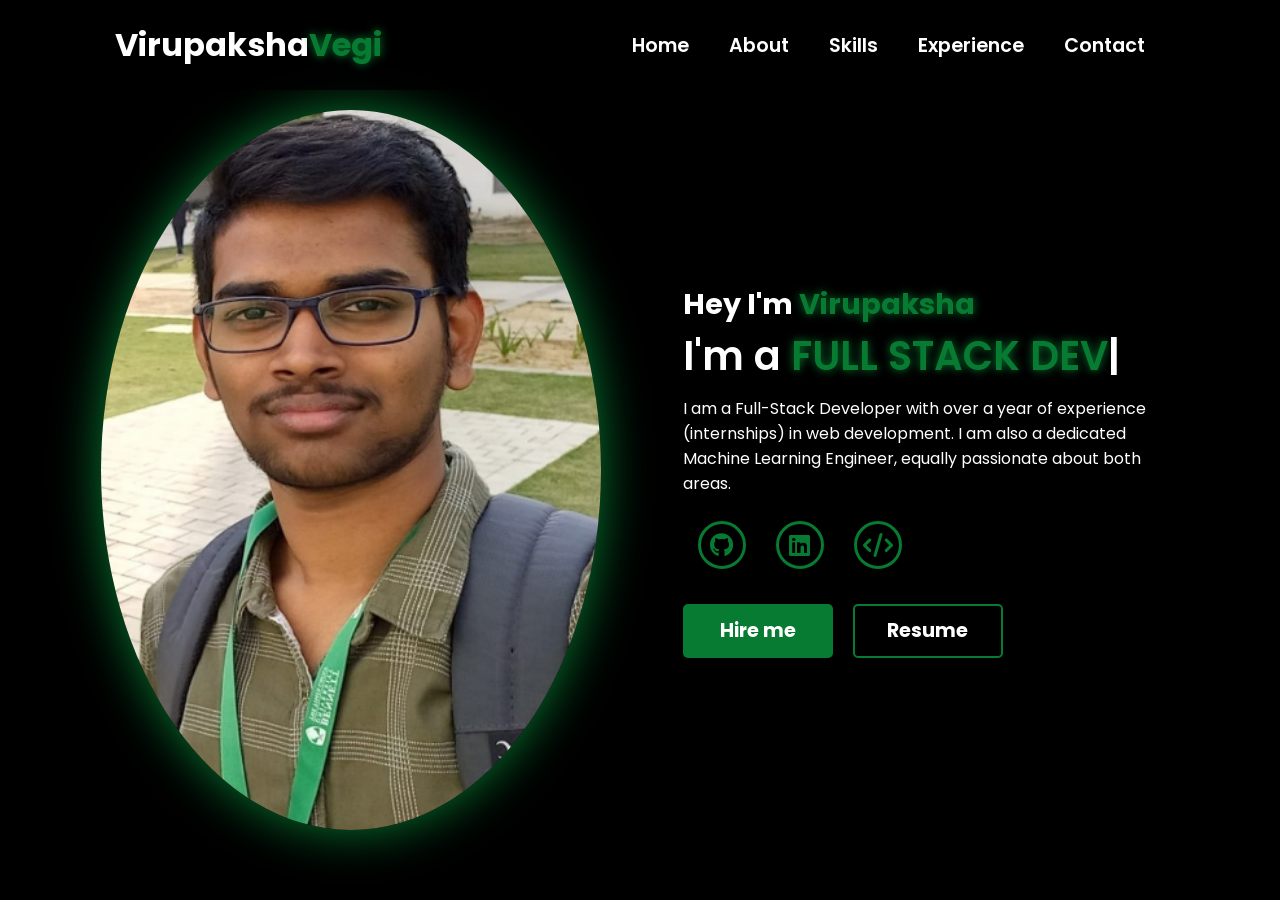
==== index.html @ ba618934 "portfolio" ====
<!doctype html>
<html lang="en">
  <head>
    <meta charset="UTF-8" />
    <meta name="viewport" content="width=device-width, initial-scale=1.0" />
    <link
      rel="stylesheet"
      href="https://cdnjs.cloudflare.com/ajax/libs/font-awesome/6.5.1/css/all.min.css"
    />
    <link rel="stylesheet" href="https://unpkg.com/aos@next/dist/aos.css" />
    <link rel="stylesheet" href="style.css" />
    <title>Virupaksha Portfolio</title>
  </head>
  <body>
    <nav>
      <div class="nav-container">
        <div class="logo" data-aos="zoom-in" data-aos-duration="1500">
          Virupaksha<span>Vegi</span>
        </div>
        <div class="links">
          <div
            class="link"
            data-aos="fade-up"
            data-aos-duration="1500"
            data-aos-delay="100"
          >
            <a href="index.html">Home</a>
          </div>
          <div
            class="link"
            data-aos="fade-up"
            data-aos-duration="1500"
            data-aos-delay="200"
          >
            <a href="about.html">About</a>
          </div>
          <div
            class="link"
            data-aos="fade-up"
            data-aos-duration="1500"
            data-aos-delay="300"
          >
            <a href="skills.html">Skills</a>
          </div>
          <div
            class="link"
            data-aos="fade-up"
            data-aos-duration="1500"
            data-aos-delay="400"
          >
            <a href="experience.html">Experience</a>
          </div>
          <div
            class="link"
            data-aos="fade-up"
            data-aos-duration="1500"
            data-aos-delay="500"
          >
            <a href="contact.html">Contact</a>
          </div>
        </div>
        <i class="fa-solid fa-bars hamburg" onclick="hamburg()"></i>
      </div>
      <div class="dropdown">
        <div class="links">
          <a href="index.html">Home</a>
          <a href="about.html">About</a>
          <a href="skills.html">Skills</a>
          <a href="experience.html">Experience</a>
          <a href="contact.html">Contact</a>
          <i class="fa-solid fa-xmark cancel" onclick="cancel()"></i>
        </div>
      </div>
    </nav>

    <!-- Home Page (index.html) -->
    <section id="home">
      <div class="main-container">
        <div class="image" data-aos="zoom-out" data-aos-duration="3000">
          <img src="/images/vegitcs.png" alt="Virupaksha Vegi" />
        </div>
        <div class="content">
          <h1
            data-aos="fade-left"
            data-aos-duration="1500"
            data-aos-delay="700"
          >
            Hey I'm <span>Virupaksha</span>
          </h1>
          <div
            class="typewriter"
            data-aos="fade-right"
            data-aos-duration="1500"
            data-aos-delay="900"
          >
            I'm a <span class="typewriter-text"></span><label for="">|</label>
          </div>
          <p
            data-aos="flip-down"
            data-aos-duration="1500"
            data-aos-delay="1100"
          >
            I am a Full-Stack Developer with over a year of experience
            (internships) in web development. I am also a dedicated Machine
            Learning Engineer, equally passionate about both areas.
          </p>
          <div class="social-links">
            <a
              target="_blank"
              rel="noopener noreferrer"
              href="https://github.com/Virupakshavegi"
              data-aos="fade-up"
              data-aos-duration="1500"
              data-aos-delay="1300"
              ><i class="fa-brands fa-github"></i
            ></a>
            <a
              target="_blank"
              rel="noopener noreferrer"
              href="https://www.linkedin.com/in/virupaksha-vegi/"
              data-aos="fade-up"
              data-aos-duration="1500"
              data-aos-delay="1500"
              ><i class="fa-brands fa-linkedin"></i
            ></a>
            <a
              target="_blank"
              rel="noopener noreferrer"
              href="https://leetcode.com/u/Virupakshavegi/"
              data-aos="fade-up"
              data-aos-duration="1500"
              data-aos-delay="1500"
            >
              <i class="fa-solid fa-code"></i>
            </a>
          </div>
          <div
            class="btn-container"
            data-aos="zoom-in"
            data-aos-duration="1500"
            data-aos-delay="1800"
          >
            <button class="btn" onclick="window.location.href='contact.html'">
              Hire me
            </button>
            <button
              class="btn resume-btn"
              onclick="window.location.href='https://drive.google.com/file/d/1g7t63Vql-y_dazGjtJca_lEK6Pf9R63E/view?usp=drive_link'"
            >
              Resume
            </button>
          </div>
        </div>
      </div>
    </section>

    <!-- About Page (about.html) -->
    <section id="about" class="page" style="display: none">
      <div class="about-container">
        <h1 class="page-title">About <span>Me</span></h1>
        <div class="about-content">
          <div
            class="about-image"
            data-aos="fade-right"
            data-aos-duration="1000"
          >
            <img src="/images/vegitcs.png" alt="Virupaksha Vegi" />
          </div>
          <div
            class="about-text"
            data-aos="fade-left"
            data-aos-duration="1000"
            data-aos-delay="500"
          >
            <h2>DSV Virupaksha Vegi</h2>
            <p>
              Greater Noida, Delhi NCR, India | +91 9154747465 |
              virupakshavegi123@gmail.com
            </p>

            <div class="education-section">
              <h3><i class="fas fa-graduation-cap"></i> Education</h3>
              <div class="education-item">
                <h4>Bennett University, Greater Noida, India</h4>
                <p>
                  B. Tech. Computer Science & Engineering | CGPA: 9.23 | Class
                  of 2025
                </p>
                <p class="coursework">
                  Relevant Coursework: Object-Oriented Programming, Data
                  Structures, Design & Analysis of Algorithms, Database
                  Management Systems, Operating Systems, Software Engineering,
                  Artificial Intelligence, and Machine Learning
                </p>
              </div>
              <div class="education-item">
                <h4>Sri Shirdi Sai Junior College</h4>
                <p>
                  12th Grade Mathematics, Physics & Chemistry | Percentage: 92.7
                  | Class of 2020
                </p>
              </div>
            </div>

            <div class="certifications-section">
              <h3><i class="fas fa-certificate"></i> Certifications</h3>
              <ul>
                <li>HTML, CSS and JavaScript for Web Developers</li>
                <li>AWS Academy Machine Learning Foundations</li>
                <li>Design Patterns</li>
                <li>Programming Foundations Fuzzy Logic</li>
                <li>Mathematics For Machine Learning</li>
                <li>NLP with Classification and Vector Spaces</li>
                <li>Custom and Distributed Training with TensorFlow</li>
                <li>Bitcoin.com Internship Certificate</li>
              </ul>
            </div>
          </div>
        </div>
      </div>
    </section>

    <!-- Skills Page (skills.html) -->
    <section id="skills" class="page" style="display: none">
      <div class="skills-container">
        <h1 class="page-title">My <span>Skills</span></h1>

        <div class="skills-grid">
          <!-- Programming Languages -->
          <div
            class="skill-category"
            data-aos="fade-up"
            data-aos-duration="800"
          >
            <h2><i class="fas fa-code"></i> Programming Languages</h2>
            <div class="skill-items">
              <div class="skill-item">Python</div>
              <div class="skill-item">JavaScript</div>
              <div class="skill-item">Java</div>
              <div class="skill-item">C++</div>
            </div>
          </div>

          <!-- Frontend Development -->
          <div
            class="skill-category"
            data-aos="fade-up"
            data-aos-duration="800"
            data-aos-delay="100"
          >
            <h2><i class="fas fa-laptop-code"></i> Frontend Development</h2>
            <div class="skill-items">
              <div class="skill-item">ReactJS</div>
              <div class="skill-item">Next.js</div>
              <div class="skill-item">TypeScript</div>
              <div class="skill-item">Redux Toolkit</div>
              <div class="skill-item">HTML/CSS</div>
              <div class="skill-item">Tailwind CSS</div>
              <div class="skill-item">SCSS</div>
              <div class="skill-item">Material UI</div>
            </div>
          </div>

          <!-- Backend Development -->
          <div
            class="skill-category"
            data-aos="fade-up"
            data-aos-duration="800"
            data-aos-delay="200"
          >
            <h2><i class="fas fa-server"></i> Backend Development</h2>
            <div class="skill-items">
              <div class="skill-item">Node.js</div>
              <div class="skill-item">Express.js</div>
              <div class="skill-item">Fast API</div>
              <div class="skill-item">Spring Boot</div>
              <div class="skill-item">Maven</div>
            </div>
          </div>

          <!-- Databases -->
          <div
            class="skill-category"
            data-aos="fade-up"
            data-aos-duration="800"
            data-aos-delay="300"
          >
            <h2><i class="fas fa-database"></i> Databases</h2>
            <div class="skill-items">
              <div class="skill-item">SQL/MySQL</div>
              <div class="skill-item">MongoDB</div>
            </div>
          </div>

          <!-- Machine Learning -->
          <div
            class="skill-category"
            data-aos="fade-up"
            data-aos-duration="800"
            data-aos-delay="400"
          >
            <h2><i class="fas fa-brain"></i> Machine Learning</h2>
            <div class="skill-items">
              <div class="skill-item">TensorFlow</div>
              <div class="skill-item">Keras</div>
              <div class="skill-item">NumPy</div>
              <div class="skill-item">Pandas</div>
              <div class="skill-item">Scikit-learn</div>
              <div class="skill-item">Matplotlib</div>
              <div class="skill-item">Clustering</div>
              <div class="skill-item">Classification</div>
              <div class="skill-item">Regression</div>
              <div class="skill-item">Deep Learning</div>
              <div class="skill-item">MLOps</div>
              <div class="skill-item">Lang-chain</div>
            </div>
          </div>

          <!-- Mobile & Others -->
          <div
            class="skill-category"
            data-aos="fade-up"
            data-aos-duration="800"
            data-aos-delay="500"
          >
            <h2><i class="fas fa-mobile-alt"></i> Mobile & Others</h2>
            <div class="skill-items">
              <div class="skill-item">Flutter</div>
              <div class="skill-item">React Native</div>
              <div class="skill-item">Gatsby</div>
              <div class="skill-item">GraphQL</div>
              <div class="skill-item">Selenium</div>
            </div>
          </div>
        </div>
      </div>
    </section>

    <!-- Experience Page (experience.html) -->
    <section id="experience" class="page" style="display: none">
      <div class="experience-container">
        <h1 class="page-title">Work <span>Experience</span></h1>

        <div class="timeline">
          <!-- Bitcoin.com Experience -->
          <div
            class="timeline-item"
            data-aos="fade-right"
            data-aos-duration="800"
          >
            <div class="timeline-date">May 2024 - Present</div>
            <div class="timeline-content">
              <h3>Full Stack Developer - Bitcoin.com</h3>
              <ul>
                <li>
                  Architected, built, and launched BitSpinCasino from scratch,
                  ensuring a seamless user experience.
                </li>
                <li>
                  Created and redesigned multiple pages on Bitcoin.com,
                  including the homepage, gambling, directory,
                  directory/gambling, directory/exchanges, Verse Referrals,
                  Newsletters, Research and many others.
                </li>
                <li>
                  Regularly identified, debugged and resolved critical issues
                  across multiple repositories and websites to improve website
                  stability and performance.
                </li>
                <li>
                  Collaborated with cross-functional teams, including design,
                  DevOps and content teams to enhance the overall Bitcoin.com
                  platform.
                </li>
                <li>
                  Engineered dynamic rendering for Buy and Sell widgets,
                  ensuring geo-based customization via API integration.
                </li>
                <li>
                  Developed Python automation scripts for specific key-based
                  language translation, rephrasing, and content deletion,
                  streamlining multilingual content management and ensuring
                  accuracy.
                </li>
              </ul>
            </div>
          </div>

          <!-- Intellicuria Experience -->
          <div
            class="timeline-item"
            data-aos="fade-left"
            data-aos-duration="800"
            data-aos-delay="200"
          >
            <div class="timeline-date">Dec 2023 - Feb 2024</div>
            <div class="timeline-content">
              <h3>Frontend Developer - Intellicuria</h3>
              <ul>
                <li>
                  Enhanced and optimized frontend webpages for Intellicuria
                  using React and Typescript, enhancing UI/UX and
                  responsiveness.
                </li>
                <li>
                  Built and integrated backend API's using Express.js for
                  dynamic content and user experience.
                </li>
              </ul>
            </div>
          </div>
        </div>

        <h1 class="page-title projects-title">Notable <span>Projects</span></h1>

        <div class="projects-grid">
          <!-- Gym Workout Tracker -->
          <div class="project-card" data-aos="zoom-in" data-aos-duration="800">
            <h3>Gym Workout Tracker Website</h3>
            <div class="project-skills">
              <span>ReactJS</span>
              <span>Express.js</span>
              <span>Node.js</span>
              <span>MongoDB</span>
              <span>CSS</span>
            </div>
            <ul>
              <li>
                Effortlessly record, edit, and remove your workout sessions,
                allowing you to monitor your fitness journey with precision and
                ease.
              </li>
              <li>
                Offers seamless authentication (employing JWT token for secure
                user authentication) for personalized gym workout tracking.
              </li>
            </ul>
          </div>

          <!-- Potato Disease Prediction -->
          <div
            class="project-card"
            data-aos="zoom-in"
            data-aos-duration="800"
            data-aos-delay="200"
          >
            <h3>Potato Disease Prediction Website</h3>
            <div class="project-skills">
              <span>Python</span>
              <span>NumPy</span>
              <span>Pandas</span>
              <span>TensorFlow</span>
              <span>Keras</span>
              <span>ReactJS</span>
              <span>Fast API</span>
            </div>
            <ul>
              <li>
                Implemented a potato disease prediction system using TensorFlow,
                Keras and some other machine learning libraries.
              </li>
              <li>
                Created a Fast API backend for real time image classification of
                potato leaves.
              </li>
              <li>
                Designed a React Frontend Website enabling users to upload
                images and receive predictions for healthy or diseases leaves.
              </li>
            </ul>
          </div>

          <!-- YouTube Clone -->
          <div
            class="project-card"
            data-aos="zoom-in"
            data-aos-duration="800"
            data-aos-delay="400"
          >
            <h3>React YouTube Clone</h3>
            <div class="project-skills">
              <span>ReactJS</span>
              <span>Material UI</span>
              <span>Tailwind CSS</span>
              <span>Rapid API</span>
            </div>
            <ul>
              <li>
                Developed a YouTube clone with ReactJS, Material UI, Rapid API,
                and Tailwind CSS, Deployed via Netlify.
              </li>
              <li>
                Features intuitive sidebar navigation for categories, displaying
                videos and channels accordingly.
              </li>
              <li>
                Integrated search functionality enables efficient content
                discovery, showcasing video details seamlessly.
              </li>
            </ul>
          </div>

          <!-- Career Guidance System -->
          <div
            class="project-card"
            data-aos="zoom-in"
            data-aos-duration="800"
            data-aos-delay="600"
          >
            <h3>Online Career Guidance System</h3>
            <div class="project-skills">
              <span>HTML</span>
              <span>CSS</span>
              <span>JavaScript</span>
              <span>Bootstrap</span>
              <span>Firebase</span>
            </div>
            <ul>
              <li>
                Developed an Online Career Guidance Website using HTML, CSS, and
                JavaScript with Firebase authentication for login and Signup.
              </li>
              <li>
                Users can explore diverse academic streams, access detailed
                course information, and discover top colleges.
              </li>
              <li>
                Implemented a feedback form for enhancement, allowing users to
                provide valuable feedback.
              </li>
            </ul>
          </div>
        </div>
      </div>
    </section>

    <!-- Contact Page (contact.html) -->
    <section id="contact" class="page" style="display: none">
      <div class="contact-container">
        <h1 class="page-title">Contact <span>Me</span></h1>

        <div class="contact-content">
          <div
            class="contact-info"
            data-aos="fade-right"
            data-aos-duration="800"
          >
            <h2>Get in Touch</h2>
            <div class="info-item">
              <i class="fas fa-user"></i>
              <div>
                <h3>Name</h3>
                <p>DSV Virupaksha Vegi</p>
              </div>
            </div>
            <div class="info-item">
              <i class="fas fa-map-marker-alt"></i>
              <div>
                <h3>Location</h3>
                <p>Greater Noida, Delhi NCR, India</p>
              </div>
            </div>
            <div class="info-item">
              <i class="fas fa-phone"></i>
              <div>
                <h3>Phone</h3>
                <p>+91 9154747465</p>
              </div>
            </div>
            <div class="info-item">
              <i class="fas fa-envelope"></i>
              <div>
                <h3>Email</h3>
                <p>virupakshavegi123@gmail.com</p>
              </div>
            </div>
            <div class="info-item">
              <i class="fab fa-github"></i>
              <div>
                <h3>GitHub</h3>
                <p>
                  <a href="https://github.com/Virupakshavegi" target="_blank"
                    >github.com/Virupakshavegi</a
                  >
                </p>
              </div>
            </div>
            <div class="info-item">
              <i class="fab fa-linkedin"></i>
              <div>
                <h3>LinkedIn</h3>
                <p>
                  <a
                    href="https://www.linkedin.com/in/virupaksha-vegi/"
                    target="_blank"
                    >linkedin.com/in/virupaksha-vegi</a
                  >
                </p>
              </div>
            </div>
          </div>

          <div
            class="contact-form"
            data-aos="fade-left"
            data-aos-duration="800"
            data-aos-delay="300"
          >
            <h2>Send Me a Message</h2>
            <form id="contactForm">
              <div class="form-group">
                <input
                  type="text"
                  id="name"
                  name="name"
                  placeholder="Your Name"
                  required
                />
              </div>
              <div class="form-group">
                <input
                  type="email"
                  id="email"
                  name="email"
                  placeholder="Your Email"
                  required
                />
              </div>
              <div class="form-group">
                <input
                  type="text"
                  id="subject"
                  name="subject"
                  placeholder="Subject"
                />
              </div>
              <div class="form-group">
                <textarea
                  id="message"
                  name="message"
                  rows="5"
                  placeholder="Your Message"
                  required
                ></textarea>
              </div>
              <button type="submit" class="btn">Send Message</button>
            </form>
          </div>
        </div>
      </div>
    </section>

    <script src="https://unpkg.com/aos@next/dist/aos.js"></script>
    <script>
      AOS.init({ offset: 0 });

      // Function to show current page and hide others
      function showPage(pageId) {
        document.querySelectorAll(".page").forEach((page) => {
          page.style.display = "none";
        });
        document.getElementById(pageId).style.display = "block";
      }

      // Check current URL and show appropriate page
      const path = window.location.pathname.split("/").pop();
      if (path === "about.html") {
        showPage("about");
      } else if (path === "skills.html") {
        showPage("skills");
      } else if (path === "experience.html") {
        showPage("experience");
      } else if (path === "contact.html") {
        showPage("contact");
      } else {
        showPage("home");
      }
    </script>
    <script src="script.js"></script>
  </body>
</html>
---- style.css ----
@import url('https://fonts.googleapis.com/css2?family=Poppins:wght@100;200;300;400;500;600&display=swap');

/* Image glow effect */
.about-image {
    position: relative;
    overflow: visible;
}

.about-image::after {
    content: '';
    position: absolute;
    top: 0;
    left: 0;
    right: 0;
    bottom: 0;
    border-radius: 100%;
    box-shadow: 0 0 30px #077b32;
    opacity: 0;
    transition: opacity 0.3s ease;
}

.about-image:hover::after {
    opacity: 0.7;
}

/* Responsive adjustments */
@media (max-width: 768px) {
    .radiant-heading {
        font-size: 1.8rem;
    }

    .glow-text {
        font-size: 0.9rem;
    }
}




.project-links i {
    font-size: 1.1rem;
}

/* Ensure navigation is consistent */
nav {
    position: sticky;
    top: 0;
    z-index: 1000;
    background-color: rgba(0, 0, 0, 0.8);
    width: 100%;
}

/* About page image */
.about-image img {
    width: 100%;
    height: 100%;
    object-fit: cover;
    border-radius: 10px;
}

* {
    padding: 0;
    margin: 0;
    font-family: 'Poppins', sans-serif;
    box-sizing: border-box;
}

body {
    width: 100%;
    min-height: 100vh;
    overflow-x: hidden;
    background-color: black;
    color: white;
}

nav {
    width: 100%;
    height: 10vh;
    position: sticky;
    top: 0;
    z-index: 1000;
    background-color: rgba(0, 0, 0, 0.8);
}

.nav-container {
    width: 100%;
    height: 100%;
    display: flex;
    justify-content: space-around;
    align-items: center;
}

.logo {
    color: white;
    font-size: 2rem;
    font-weight: bold;
}

.logo span {
    color: #077b32;
    text-shadow: 0 0 10px #077b32;
}

.hamburg,
.cancel {
    cursor: pointer;
    position: absolute;
    right: 15px;
    top: 10px;
    color: white;
    display: none;
    font-size: clamp(2.5rem, 0.5rem + 5vw, 3rem);
}

.nav-container .links {
    display: flex;
}

.nav-container .links a {
    position: relative;
    font-size: 1.2rem;
    color: white;
    margin: 0 20px;
    text-decoration: none;
    font-weight: 550;
    transition: 0.3s linear;
}

.nav-container .links a::before {
    position: absolute;
    content: "";
    bottom: -3px;
    left: 0;
    width: 0%;
    height: 3px;
    background-color: #077b32;
    transition: 0.2s linear;
}

.nav-container .links a:hover::before {
    width: 100%;
}

.nav-container .links a:hover {
    color: #077b32;
}

.dropdown {
    z-index: 100;
    position: absolute;
    top: 0;
    transform: translateY(-500px);
    width: 100%;
    height: auto;
    backdrop-filter: blur(4px) brightness(40%);
    box-shadow: 0 0 20px black;
    transition: 0.2s linear;
}

.dropdown .links a {
    display: flex;
    color: white;
    text-decoration: none;
    justify-content: center;
    padding: 15px 0;
    align-items: center;
    transition: 0.2s linear;
}

.dropdown .links a:hover {
    background-color: #077b32;
}

section {
    width: 100%;
    min-height: 90vh;
    padding: 20px;
}

.main-container {
    width: 100%;
    height: 100%;
    display: flex;
    justify-content: space-evenly;
    align-items: center;
}

.main-container .image {
    width: 500px;
    height: 80vh;
    border-radius: 100%;
    overflow: hidden;
    box-shadow: 0 0 50px #077b32;
}

.main-container .image img {
    width: 100%;
    height: 100%;
    object-fit: cover;
}

.main-container .image:hover {
    animation: animate 1.5s ease-in-out infinite;
}

@keyframes animate {
    0% {
        scale: 1;
    }

    50% {
        scale: 1.05;
    }

    100% {
        scale: 1;
    }
}

.main-container .content {
    color: white;
    width: 40%;
    min-height: 100px;
}

.content h1 {
    font-size: clamp(1rem, 1rem + 5vw, 1.8rem);
}

.content h1 span {
    color: #077b32;
    text-shadow: 0 0 10px #077b32;
}

.content .typewriter {
    font-size: clamp(1rem, 1rem + 5vw, 2.5rem);
    font-weight: 600;
}

.content .typewriter-text {
    color: #077b32;
    text-shadow: 0 0 10px #077b32;
}

.content p {
    font-size: clamp(0.4rem, 0.2rem + 9vw, 1rem);
    margin: 10px 0;
}

.social-links {
    display: flex;
    margin: 20px 0;
}

.social-links i {
    display: inline-flex;
    justify-content: center;
    align-items: center;
    width: 3rem;
    height: 3rem;
    background-color: transparent;
    border: 0.2rem solid #077b32;
    border-radius: 50%;
    color: #077b32;
    margin: 5px 15px;
    font-size: 1.5rem;
    transition: 0.2s linear;
    cursor: pointer;
}

.social-links i:hover {
    scale: 1.3;
    color: black;
    background-color: #077b32;
    filter: drop-shadow(0 0 10px #077b32);
}

.btn-container {
    display: flex;
    gap: 20px;
    margin-top: 30px;
}

.btn {
    width: 150px;
    height: 6vh;
    background-color: #077b32;
    color: white;
    border: none;
    outline: none;
    font-size: 120%;
    font-weight: 700;
    border-radius: 5px;
    transition: 0.2s linear;
    cursor: pointer;
}

.btn:hover {
    scale: 1.1;
    color: #077b32;
    border: 2px solid #077b32;
    background-color: transparent;
    font-weight: 700;
    box-shadow: 0 0 40px #077b32;
}

.resume-btn {
    background-color: transparent;
    border: 2px solid #077b32;
}

.resume-btn:hover {
    background-color: #077b32;
    color: white;
}

/* Page Styles */
.page {
    padding: 50px 10%;
}

.page-title {
    font-size: 3rem;
    text-align: center;
    margin-bottom: 50px;
    position: relative;
}

.page-title span {
    color: #077b32;
    text-shadow: 0 0 10px #077b32;
}

.page-title::after {
    content: "";
    position: absolute;
    bottom: -10px;
    left: 50%;
    transform: translateX(-50%);
    width: 100px;
    height: 3px;
    background-color: #077b32;
}

/* About Page Styles */
.about-container {
    width: 100%;
}

.about-content {
    display: flex;
    justify-content: space-between;
    align-items: flex-start;
    gap: 50px;
}

.about-image {
    width: 400px;
    height: 400px;
    border-radius: 20px;
    overflow: hidden;
    box-shadow: 0 0 30px #077b32;
}

.about-image img {
    width: 100%;
    height: 100%;
    object-fit: cover;
}

.about-text {
    flex: 1;
}

.about-text h2 {
    font-size: 2rem;
    margin-bottom: 20px;
}

.about-text p {
    margin-bottom: 30px;
    font-size: 1.1rem;
    line-height: 1.6;
}

.education-section,
.certifications-section {
    margin-bottom: 40px;
}

.education-section h3,
.certifications-section h3 {
    font-size: 1.5rem;
    margin-bottom: 20px;
    color: #077b32;
    display: flex;
    align-items: center;
    gap: 10px;
}

.education-item {
    margin-bottom: 25px;
}

.education-item h4 {
    font-size: 1.2rem;
    margin-bottom: 5px;
}

.education-item p {
    margin-bottom: 5px;
    font-size: 1rem;
}

.coursework {
    font-style: italic;
    color: #ccc;
}

.certifications-section ul {
    list-style-type: none;
}

.certifications-section li {
    position: relative;
    padding-left: 25px;
    margin-bottom: 10px;
    font-size: 1rem;
}

.certifications-section li::before {
    content: "•";
    color: #077b32;
    font-size: 1.5rem;
    position: absolute;
    left: 0;
    top: -5px;
}

/* Skills Page Styles */
.skills-container {
    width: 100%;
}

.skills-grid {
    display: grid;
    grid-template-columns: repeat(auto-fill, minmax(300px, 1fr));
    gap: 30px;
}

.skill-category {
    background-color: rgba(7, 123, 50, 0.1);
    border: 1px solid #077b32;
    border-radius: 10px;
    padding: 20px;
    transition: transform 0.3s ease;
}

.skill-category:hover {
    transform: translateY(-5px);
    box-shadow: 0 0 20px rgba(7, 123, 50, 0.3);
}

.skill-category h2 {
    font-size: 1.3rem;
    margin-bottom: 15px;
    color: #077b32;
    display: flex;
    align-items: center;
    gap: 10px;
}

.skill-items {
    display: flex;
    flex-wrap: wrap;
    gap: 10px;
}

.skill-item {
    background-color: rgba(7, 123, 50, 0.2);
    color: #077b32;
    padding: 5px 15px;
    border-radius: 20px;
    font-size: 0.9rem;
    font-weight: 500;
}

/* Experience Page Styles */
.experience-container {
    width: 100%;
}

.timeline {
    position: relative;
    max-width: 1200px;
    margin: 0 auto 50px;
}

.timeline::after {
    content: '';
    position: absolute;
    width: 3px;
    background-color: #077b32;
    top: 0;
    bottom: 0;
    left: 50%;
    margin-left: -1.5px;
}

.timeline-item {
    padding: 10px 40px;
    position: relative;
    width: 50%;
    box-sizing: border-box;
}

.timeline-item::after {
    content: '';
    position: absolute;
    width: 20px;
    height: 20px;
    background-color: #077b32;
    border-radius: 50%;
    top: 15px;
    z-index: 1;
}

.timeline-item:nth-child(odd) {
    left: 0;
}

.timeline-item:nth-child(even) {
    left: 50%;
}

.timeline-item:nth-child(odd)::after {
    right: -10px;
}

.timeline-item:nth-child(even)::after {
    left: -10px;
}

.timeline-content {
    padding: 20px;
    background-color: rgba(7, 123, 50, 0.1);
    border: 1px solid #077b32;
    border-radius: 10px;
}

.timeline-date {
    color: #077b32;
    font-weight: bold;
    margin-bottom: 10px;
}

.timeline-content h3 {
    margin-bottom: 15px;
    color: #077b32;
}

/* Timeline link enhancements */
.timeline-content ul {
    list-style-type: none;
    padding-left: 5px;
}

.timeline-content li {
    position: relative;
    padding-left: 20px;
    margin-bottom: 10px;
}

.timeline-content li::before {
    content: "▹";
    position: absolute;
    left: 0;
    color: #077b32;
}

.sub-list {
    margin-top: 8px;
    padding-left: 20px;
}

.sub-list li::before {
    content: "•";
}

.tech-highlight {
    color: #0acf5a;
    font-weight: 500;
    text-shadow: 0 0 3px rgba(7, 123, 50, 0.3);
}

/* Responsive adjustments */
@media (max-width: 768px) {
    .project-link {
        display: inline-block;
        margin: 3px 0;
        width: 100%;
    }

    .company-link {
        display: block;
        margin-top: 5px;
    }
}

/* Projects Grid Styling */
.projects-grid {
    display: grid;
    grid-template-columns: repeat(auto-fill, minmax(300px, 1fr));
    gap: 30px;
    margin-top: 30px;
}

.project-card {
    background-color: rgba(7, 123, 50, 0.1);
    border: 1px solid #077b32;
    border-radius: 10px;
    padding: 20px;
    transition: transform 0.3s ease;
}

.project-card:hover {
    transform: translateY(-5px);
    box-shadow: 0 0 20px rgba(7, 123, 50, 0.3);
}

.project-card h3 {
    color: #077b32;
    margin-bottom: 15px;
    font-size: 1.2rem;
}

.project-skills {
    display: flex;
    flex-wrap: wrap;
    gap: 8px;
    margin-bottom: 15px;
}

.project-skills span {
    background-color: rgba(7, 123, 50, 0.2);
    color: #077b32;
    padding: 3px 10px;
    border-radius: 20px;
    font-size: 0.8rem;
}

.project-card ul {
    padding-left: 20px;
}

.project-card li {
    margin-bottom: 8px;
    font-size: 0.9rem;
    line-height: 1.5;
}

.project-links {
    margin-top: 15px;
    display: flex;
    gap: 15px;
}

.project-links a {
    color: #077b32;
    text-decoration: none;
    font-weight: 500;
    display: flex;
    align-items: center;
    gap: 5px;
    transition: all 0.3s;
}

.project-links a:hover {
    color: white;
    text-shadow: 0 0 5px #077b32;
}

.project-links i {
    font-size: 0.9rem;
}

.projects-title {
    margin-top: 80px;
}







.project-card h3 {
    color: #077b32;
    margin-bottom: 15px;
    font-size: 1.2rem;
}

.project-skills {
    display: flex;
    flex-wrap: wrap;
    gap: 8px;
    margin-bottom: 15px;
}

.project-skills span {
    background-color: rgba(7, 123, 50, 0.2);
    color: #077b32;
    padding: 3px 10px;
    border-radius: 20px;
    font-size: 0.8rem;
}

.project-card ul {
    padding-left: 20px;
}

.project-card li {
    margin-bottom: 8px;
    font-size: 0.9rem;
    line-height: 1.5;
}

/* Contact Page Styles */
.contact-container {
    width: 100%;
    max-width: 1200px;
    margin: 0 auto;
}

.contact-content {
    display: flex;
    justify-content: space-between;
    gap: 50px;
}

.contact-info {
    flex: 1;
}

.contact-info h2 {
    font-size: 1.8rem;
    margin-bottom: 30px;
    color: #077b32;
}

.info-item {
    display: flex;
    align-items: center;
    margin-bottom: 25px;
    gap: 15px;
}

.info-item i {
    font-size: 1.5rem;
    color: #077b32;
    width: 50px;
    height: 50px;
    border: 2px solid #077b32;
    border-radius: 50%;
    display: flex;
    justify-content: center;
    align-items: center;
}

.info-item h3 {
    font-size: 1.1rem;
    margin-bottom: 5px;
}

.info-item p,
.info-item a {
    font-size: 0.9rem;
    color: #ccc;
    text-decoration: none;
    transition: color 0.3s;
}

.info-item a:hover {
    color: #077b32;
}

.contact-form {
    flex: 1;
    background-color: rgba(7, 123, 50, 0.1);
    border: 1px solid #077b32;
    border-radius: 10px;
    padding: 30px;
}

.contact-form h2 {
    font-size: 1.8rem;
    margin-bottom: 30px;
    color: #077b32;
}

.form-group {
    margin-bottom: 20px;
}

.form-group input,
.form-group textarea {
    width: 100%;
    padding: 12px;
    background-color: transparent;
    border: 1px solid #077b32;
    border-radius: 5px;
    color: white;
    font-size: 1rem;
}

.form-group textarea {
    resize: vertical;
    min-height: 150px;
}

.form-group input:focus,
.form-group textarea:focus {
    outline: none;
    box-shadow: 0 0 10px rgba(7, 123, 50, 0.5);
}

/* Responsive Styles */
@media (max-width: 884px) {
    nav .logo {
        position: absolute;
        top: 16px;
        left: 15px;
        font-size: 1.5rem;
    }

    .main-container {
        display: flex;
        flex-direction: column;
    }

    .nav-container .links {
        display: none;
    }

    .hamburg,
    .cancel {
        display: block;
    }

    .main-container .content {
        width: 80%;
        margin-top: 50px;
    }

    .social-links i {
        width: 2.5rem;
        height: 2.5rem;
        font-size: 1.5rem;
    }

    .main-container .image {
        z-index: -1;
        width: 50%;
        height: 60%;
    }

    /* About Page Responsive */
    .about-content {
        flex-direction: column;
    }

    .about-image {
        width: 100%;
        max-width: 400px;
        margin: 0 auto;
    }

    /* Timeline Responsive */
    .timeline::after {
        left: 31px;
    }

    .timeline-item {
        width: 100%;
        padding-left: 70px;
        padding-right: 25px;
    }

    .timeline-item::after {
        left: 21px;
    }

    .timeline-item:nth-child(even) {
        left: 0;
    }

    /* Contact Page Responsive */
    .contact-content {
        flex-direction: column;
    }
}

@media (max-width: 440px) {
    .main-container .image {
        width: 80%;
        height: 50%;
        margin-bottom: 0px;
    }

    .main-container .content {
        width: 90%;
    }

    .btn-container {
        flex-direction: column;
        gap: 15px;
    }

    .btn {
        width: 100%;
    }

    .page-title {
        font-size: 2rem;
    }

    .about-image {
        height: 300px;
    }
}
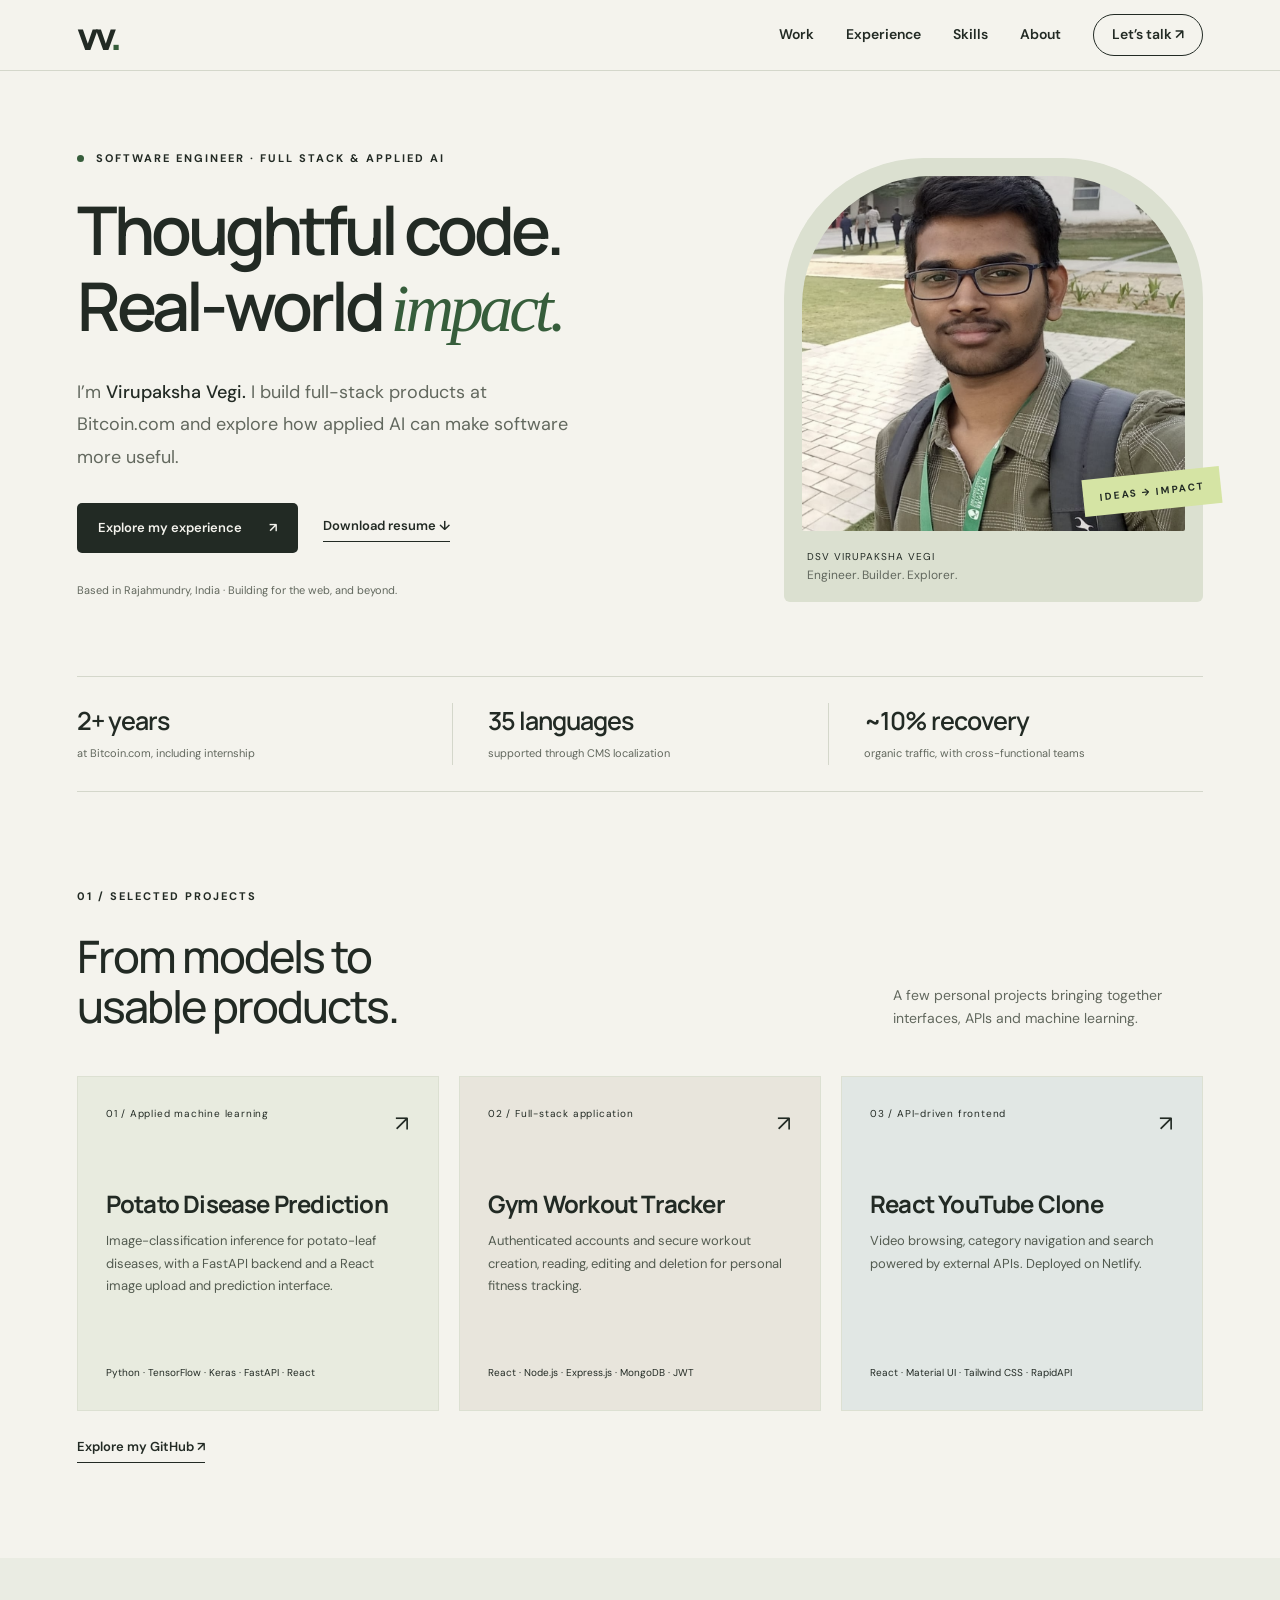
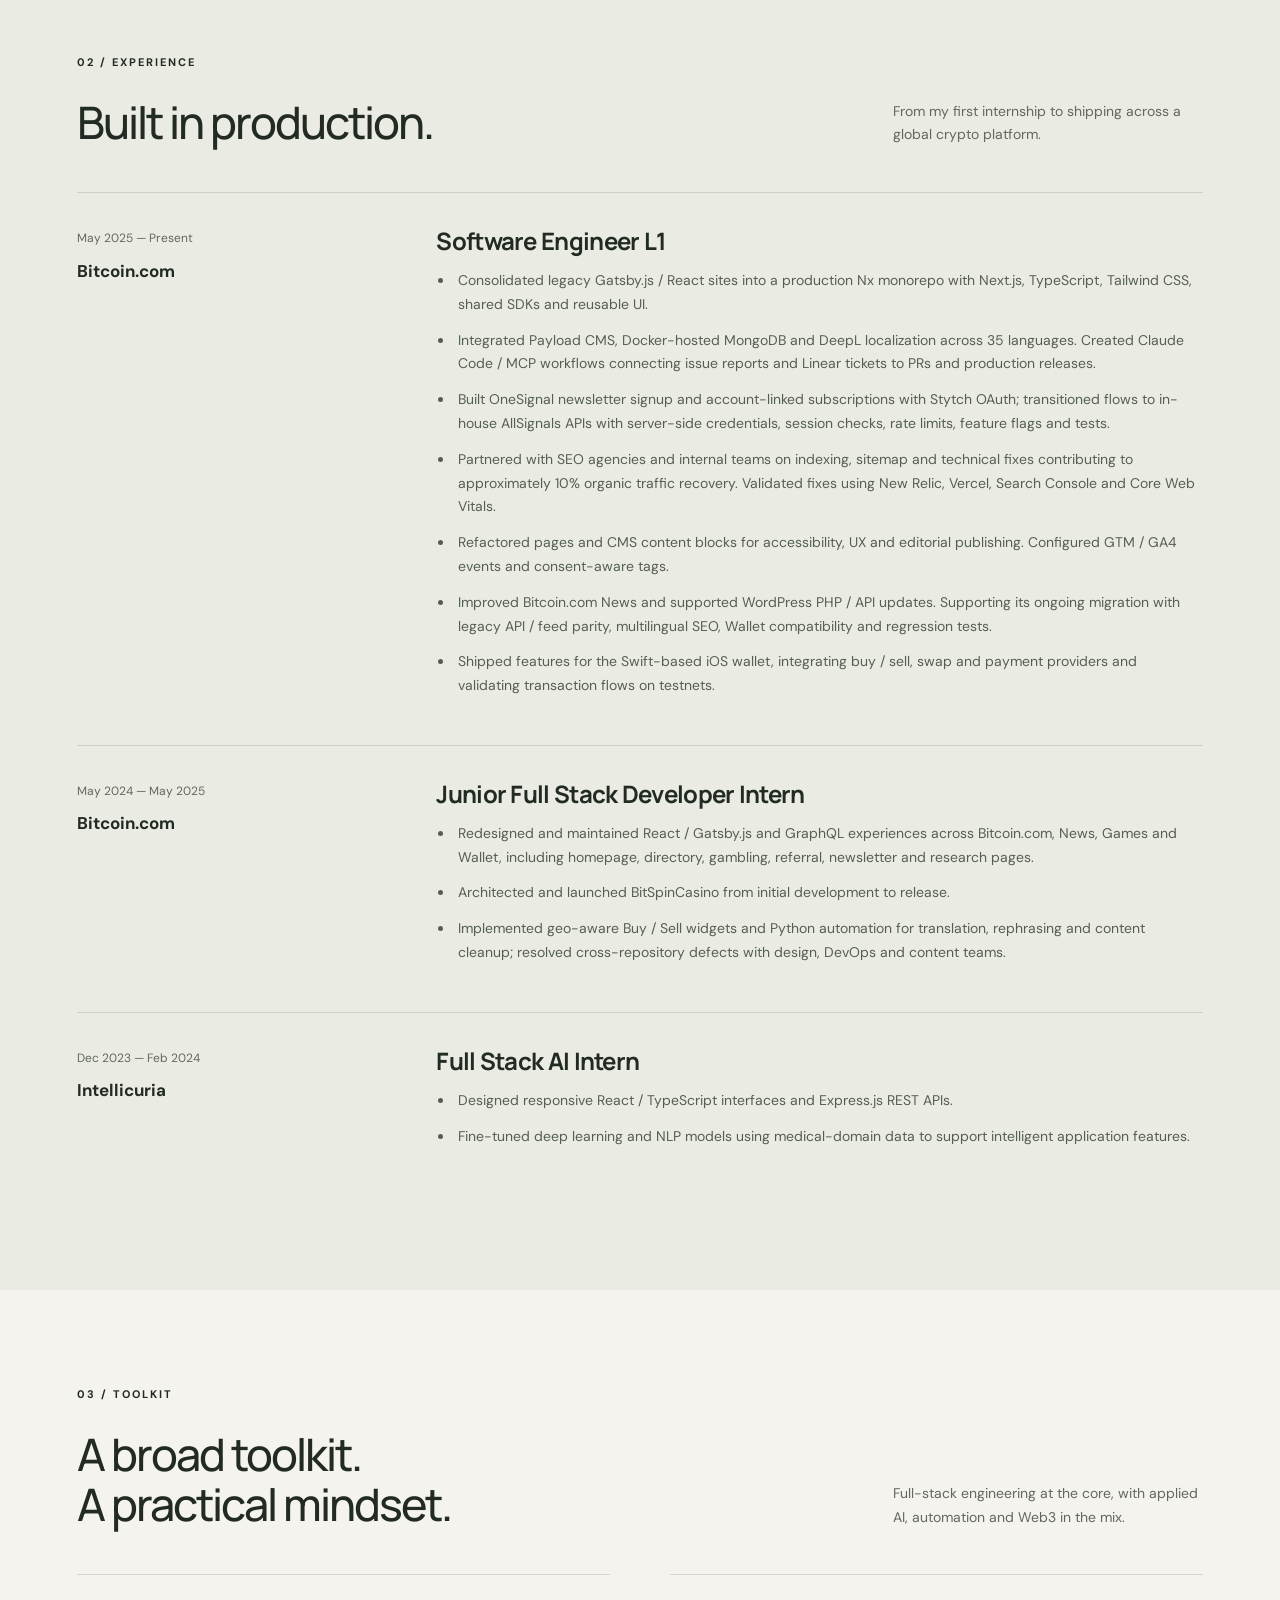
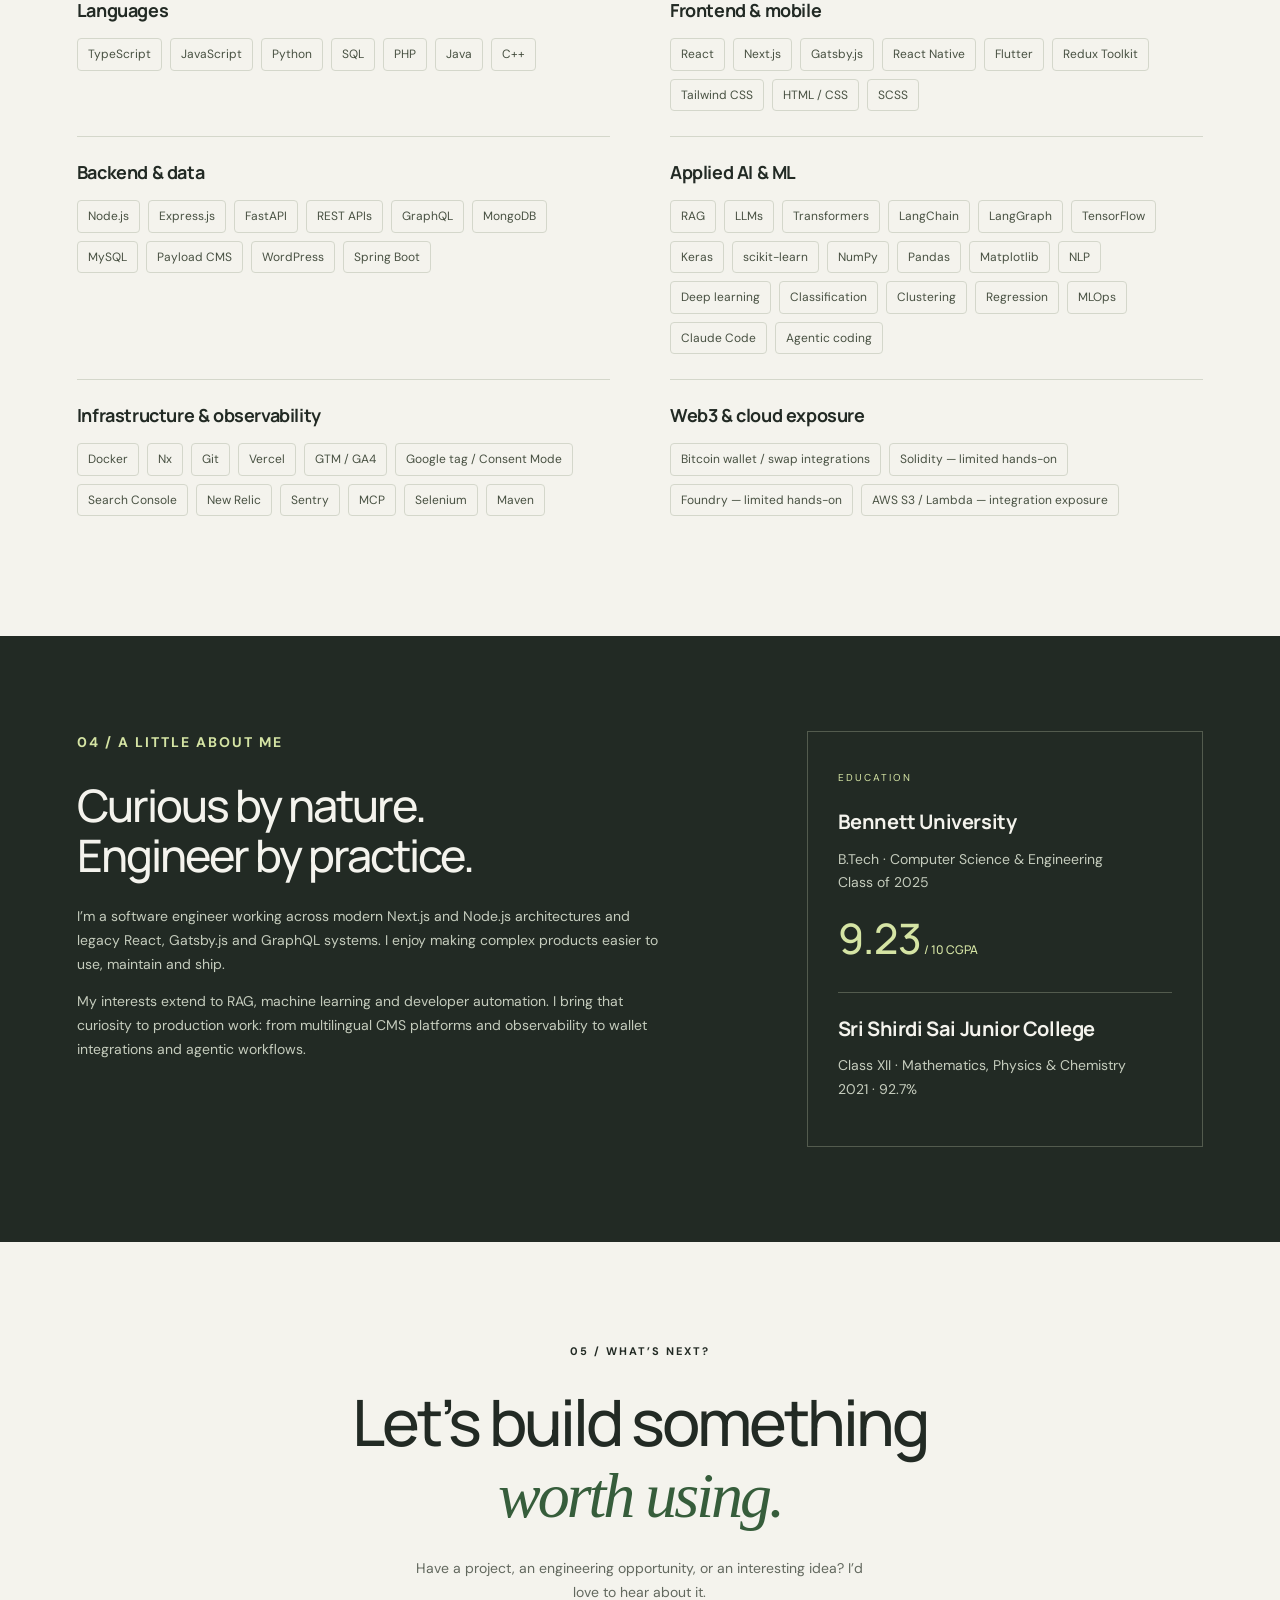
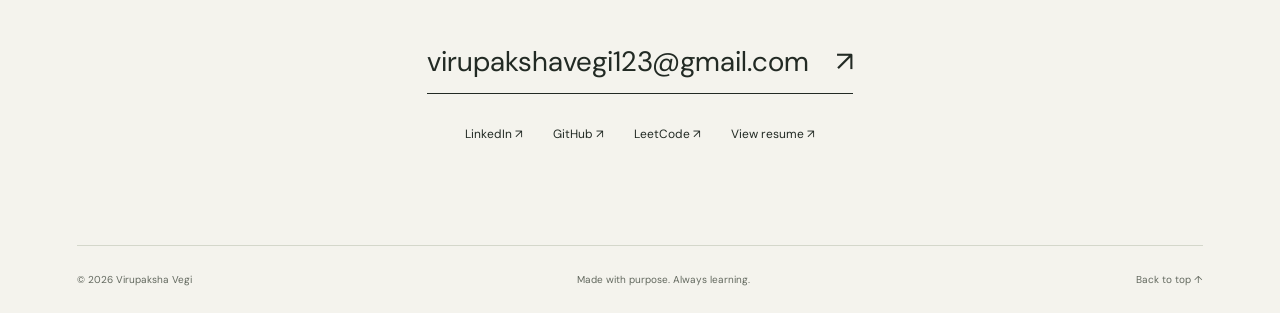
==== commit 62a03f28: "Redesign portfolio and align content with updated resume" ====
--- a/index.html
+++ b/index.html
@@ -1,681 +1,10 @@
 <!doctype html>
-<html lang="en">
-  <head>
-    <meta charset="UTF-8" />
-    <meta name="viewport" content="width=device-width, initial-scale=1.0" />
-    <link
-      rel="stylesheet"
-      href="https://cdnjs.cloudflare.com/ajax/libs/font-awesome/6.5.1/css/all.min.css"
-    />
-    <link rel="stylesheet" href="https://unpkg.com/aos@next/dist/aos.css" />
-    <link rel="stylesheet" href="style.css" />
-    <title>Virupaksha Portfolio</title>
-  </head>
-  <body>
-    <nav>
-      <div class="nav-container">
-        <div class="logo" data-aos="zoom-in" data-aos-duration="1500">
-          Virupaksha<span>Vegi</span>
-        </div>
-        <div class="links">
-          <div
-            class="link"
-            data-aos="fade-up"
-            data-aos-duration="1500"
-            data-aos-delay="100"
-          >
-            <a href="index.html">Home</a>
-          </div>
-          <div
-            class="link"
-            data-aos="fade-up"
-            data-aos-duration="1500"
-            data-aos-delay="200"
-          >
-            <a href="about.html">About</a>
-          </div>
-          <div
-            class="link"
-            data-aos="fade-up"
-            data-aos-duration="1500"
-            data-aos-delay="300"
-          >
-            <a href="skills.html">Skills</a>
-          </div>
-          <div
-            class="link"
-            data-aos="fade-up"
-            data-aos-duration="1500"
-            data-aos-delay="400"
-          >
-            <a href="experience.html">Experience</a>
-          </div>
-          <div
-            class="link"
-            data-aos="fade-up"
-            data-aos-duration="1500"
-            data-aos-delay="500"
-          >
-            <a href="contact.html">Contact</a>
-          </div>
-        </div>
-        <i class="fa-solid fa-bars hamburg" onclick="hamburg()"></i>
-      </div>
-      <div class="dropdown">
-        <div class="links">
-          <a href="index.html">Home</a>
-          <a href="about.html">About</a>
-          <a href="skills.html">Skills</a>
-          <a href="experience.html">Experience</a>
-          <a href="contact.html">Contact</a>
-          <i class="fa-solid fa-xmark cancel" onclick="cancel()"></i>
-        </div>
-      </div>
-    </nav>
-
-    <!-- Home Page (index.html) -->
-    <section id="home">
-      <div class="main-container">
-        <div class="image" data-aos="zoom-out" data-aos-duration="3000">
-          <img src="/images/vegitcs.png" alt="Virupaksha Vegi" />
-        </div>
-        <div class="content">
-          <h1
-            data-aos="fade-left"
-            data-aos-duration="1500"
-            data-aos-delay="700"
-          >
-            Hey I'm <span>Virupaksha</span>
-          </h1>
-          <div
-            class="typewriter"
-            data-aos="fade-right"
-            data-aos-duration="1500"
-            data-aos-delay="900"
-          >
-            I'm a <span class="typewriter-text"></span><label for="">|</label>
-          </div>
-          <p
-            data-aos="flip-down"
-            data-aos-duration="1500"
-            data-aos-delay="1100"
-          >
-            I am a Full-Stack Developer with over a year of experience
-            (internships) in web development. I am also a dedicated Machine
-            Learning Engineer, equally passionate about both areas.
-          </p>
-          <div class="social-links">
-            <a
-              target="_blank"
-              rel="noopener noreferrer"
-              href="https://github.com/Virupakshavegi"
-              data-aos="fade-up"
-              data-aos-duration="1500"
-              data-aos-delay="1300"
-              ><i class="fa-brands fa-github"></i
-            ></a>
-            <a
-              target="_blank"
-              rel="noopener noreferrer"
-              href="https://www.linkedin.com/in/virupaksha-vegi/"
-              data-aos="fade-up"
-              data-aos-duration="1500"
-              data-aos-delay="1500"
-              ><i class="fa-brands fa-linkedin"></i
-            ></a>
-            <a
-              target="_blank"
-              rel="noopener noreferrer"
-              href="https://leetcode.com/u/Virupakshavegi/"
-              data-aos="fade-up"
-              data-aos-duration="1500"
-              data-aos-delay="1500"
-            >
-              <i class="fa-solid fa-code"></i>
-            </a>
-          </div>
-          <div
-            class="btn-container"
-            data-aos="zoom-in"
-            data-aos-duration="1500"
-            data-aos-delay="1800"
-          >
-            <button class="btn" onclick="window.location.href='contact.html'">
-              Hire me
-            </button>
-            <button
-              class="btn resume-btn"
-              onclick="window.location.href='https://drive.google.com/file/d/1g7t63Vql-y_dazGjtJca_lEK6Pf9R63E/view?usp=drive_link'"
-            >
-              Resume
-            </button>
-          </div>
-        </div>
-      </div>
-    </section>
-
-    <!-- About Page (about.html) -->
-    <section id="about" class="page" style="display: none">
-      <div class="about-container">
-        <h1 class="page-title">About <span>Me</span></h1>
-        <div class="about-content">
-          <div
-            class="about-image"
-            data-aos="fade-right"
-            data-aos-duration="1000"
-          >
-            <img src="/images/vegitcs.png" alt="Virupaksha Vegi" />
-          </div>
-          <div
-            class="about-text"
-            data-aos="fade-left"
-            data-aos-duration="1000"
-            data-aos-delay="500"
-          >
-            <h2>DSV Virupaksha Vegi</h2>
-            <p>
-              Greater Noida, Delhi NCR, India | +91 9154747465 |
-              virupakshavegi123@gmail.com
-            </p>
-
-            <div class="education-section">
-              <h3><i class="fas fa-graduation-cap"></i> Education</h3>
-              <div class="education-item">
-                <h4>Bennett University, Greater Noida, India</h4>
-                <p>
-                  B. Tech. Computer Science & Engineering | CGPA: 9.23 | Class
-                  of 2025
-                </p>
-                <p class="coursework">
-                  Relevant Coursework: Object-Oriented Programming, Data
-                  Structures, Design & Analysis of Algorithms, Database
-                  Management Systems, Operating Systems, Software Engineering,
-                  Artificial Intelligence, and Machine Learning
-                </p>
-              </div>
-              <div class="education-item">
-                <h4>Sri Shirdi Sai Junior College</h4>
-                <p>
-                  12th Grade Mathematics, Physics & Chemistry | Percentage: 92.7
-                  | Class of 2020
-                </p>
-              </div>
-            </div>
-
-            <div class="certifications-section">
-              <h3><i class="fas fa-certificate"></i> Certifications</h3>
-              <ul>
-                <li>HTML, CSS and JavaScript for Web Developers</li>
-                <li>AWS Academy Machine Learning Foundations</li>
-                <li>Design Patterns</li>
-                <li>Programming Foundations Fuzzy Logic</li>
-                <li>Mathematics For Machine Learning</li>
-                <li>NLP with Classification and Vector Spaces</li>
-                <li>Custom and Distributed Training with TensorFlow</li>
-                <li>Bitcoin.com Internship Certificate</li>
-              </ul>
-            </div>
-          </div>
-        </div>
-      </div>
-    </section>
-
-    <!-- Skills Page (skills.html) -->
-    <section id="skills" class="page" style="display: none">
-      <div class="skills-container">
-        <h1 class="page-title">My <span>Skills</span></h1>
-
-        <div class="skills-grid">
-          <!-- Programming Languages -->
-          <div
-            class="skill-category"
-            data-aos="fade-up"
-            data-aos-duration="800"
-          >
-            <h2><i class="fas fa-code"></i> Programming Languages</h2>
-            <div class="skill-items">
-              <div class="skill-item">Python</div>
-              <div class="skill-item">JavaScript</div>
-              <div class="skill-item">Java</div>
-              <div class="skill-item">C++</div>
-            </div>
-          </div>
-
-          <!-- Frontend Development -->
-          <div
-            class="skill-category"
-            data-aos="fade-up"
-            data-aos-duration="800"
-            data-aos-delay="100"
-          >
-            <h2><i class="fas fa-laptop-code"></i> Frontend Development</h2>
-            <div class="skill-items">
-              <div class="skill-item">ReactJS</div>
-              <div class="skill-item">Next.js</div>
-              <div class="skill-item">TypeScript</div>
-              <div class="skill-item">Redux Toolkit</div>
-              <div class="skill-item">HTML/CSS</div>
-              <div class="skill-item">Tailwind CSS</div>
-              <div class="skill-item">SCSS</div>
-              <div class="skill-item">Material UI</div>
-            </div>
-          </div>
-
-          <!-- Backend Development -->
-          <div
-            class="skill-category"
-            data-aos="fade-up"
-            data-aos-duration="800"
-            data-aos-delay="200"
-          >
-            <h2><i class="fas fa-server"></i> Backend Development</h2>
-            <div class="skill-items">
-              <div class="skill-item">Node.js</div>
-              <div class="skill-item">Express.js</div>
-              <div class="skill-item">Fast API</div>
-              <div class="skill-item">Spring Boot</div>
-              <div class="skill-item">Maven</div>
-            </div>
-          </div>
-
-          <!-- Databases -->
-          <div
-            class="skill-category"
-            data-aos="fade-up"
-            data-aos-duration="800"
-            data-aos-delay="300"
-          >
-            <h2><i class="fas fa-database"></i> Databases</h2>
-            <div class="skill-items">
-              <div class="skill-item">SQL/MySQL</div>
-              <div class="skill-item">MongoDB</div>
-            </div>
-          </div>
-
-          <!-- Machine Learning -->
-          <div
-            class="skill-category"
-            data-aos="fade-up"
-            data-aos-duration="800"
-            data-aos-delay="400"
-          >
-            <h2><i class="fas fa-brain"></i> Machine Learning</h2>
-            <div class="skill-items">
-              <div class="skill-item">TensorFlow</div>
-              <div class="skill-item">Keras</div>
-              <div class="skill-item">NumPy</div>
-              <div class="skill-item">Pandas</div>
-              <div class="skill-item">Scikit-learn</div>
-              <div class="skill-item">Matplotlib</div>
-              <div class="skill-item">Clustering</div>
-              <div class="skill-item">Classification</div>
-              <div class="skill-item">Regression</div>
-              <div class="skill-item">Deep Learning</div>
-              <div class="skill-item">MLOps</div>
-              <div class="skill-item">Lang-chain</div>
-            </div>
-          </div>
-
-          <!-- Mobile & Others -->
-          <div
-            class="skill-category"
-            data-aos="fade-up"
-            data-aos-duration="800"
-            data-aos-delay="500"
-          >
-            <h2><i class="fas fa-mobile-alt"></i> Mobile & Others</h2>
-            <div class="skill-items">
-              <div class="skill-item">Flutter</div>
-              <div class="skill-item">React Native</div>
-              <div class="skill-item">Gatsby</div>
-              <div class="skill-item">GraphQL</div>
-              <div class="skill-item">Selenium</div>
-            </div>
-          </div>
-        </div>
-      </div>
-    </section>
-
-    <!-- Experience Page (experience.html) -->
-    <section id="experience" class="page" style="display: none">
-      <div class="experience-container">
-        <h1 class="page-title">Work <span>Experience</span></h1>
-
-        <div class="timeline">
-          <!-- Bitcoin.com Experience -->
-          <div
-            class="timeline-item"
-            data-aos="fade-right"
-            data-aos-duration="800"
-          >
-            <div class="timeline-date">May 2024 - Present</div>
-            <div class="timeline-content">
-              <h3>Full Stack Developer - Bitcoin.com</h3>
-              <ul>
-                <li>
-                  Architected, built, and launched BitSpinCasino from scratch,
-                  ensuring a seamless user experience.
-                </li>
-                <li>
-                  Created and redesigned multiple pages on Bitcoin.com,
-                  including the homepage, gambling, directory,
-                  directory/gambling, directory/exchanges, Verse Referrals,
-                  Newsletters, Research and many others.
-                </li>
-                <li>
-                  Regularly identified, debugged and resolved critical issues
-                  across multiple repositories and websites to improve website
-                  stability and performance.
-                </li>
-                <li>
-                  Collaborated with cross-functional teams, including design,
-                  DevOps and content teams to enhance the overall Bitcoin.com
-                  platform.
-                </li>
-                <li>
-                  Engineered dynamic rendering for Buy and Sell widgets,
-                  ensuring geo-based customization via API integration.
-                </li>
-                <li>
-                  Developed Python automation scripts for specific key-based
-                  language translation, rephrasing, and content deletion,
-                  streamlining multilingual content management and ensuring
-                  accuracy.
-                </li>
-              </ul>
-            </div>
-          </div>
-
-          <!-- Intellicuria Experience -->
-          <div
-            class="timeline-item"
-            data-aos="fade-left"
-            data-aos-duration="800"
-            data-aos-delay="200"
-          >
-            <div class="timeline-date">Dec 2023 - Feb 2024</div>
-            <div class="timeline-content">
-              <h3>Frontend Developer - Intellicuria</h3>
-              <ul>
-                <li>
-                  Enhanced and optimized frontend webpages for Intellicuria
-                  using React and Typescript, enhancing UI/UX and
-                  responsiveness.
-                </li>
-                <li>
-                  Built and integrated backend API's using Express.js for
-                  dynamic content and user experience.
-                </li>
-              </ul>
-            </div>
-          </div>
-        </div>
-
-        <h1 class="page-title projects-title">Notable <span>Projects</span></h1>
-
-        <div class="projects-grid">
-          <!-- Gym Workout Tracker -->
-          <div class="project-card" data-aos="zoom-in" data-aos-duration="800">
-            <h3>Gym Workout Tracker Website</h3>
-            <div class="project-skills">
-              <span>ReactJS</span>
-              <span>Express.js</span>
-              <span>Node.js</span>
-              <span>MongoDB</span>
-              <span>CSS</span>
-            </div>
-            <ul>
-              <li>
-                Effortlessly record, edit, and remove your workout sessions,
-                allowing you to monitor your fitness journey with precision and
-                ease.
-              </li>
-              <li>
-                Offers seamless authentication (employing JWT token for secure
-                user authentication) for personalized gym workout tracking.
-              </li>
-            </ul>
-          </div>
-
-          <!-- Potato Disease Prediction -->
-          <div
-            class="project-card"
-            data-aos="zoom-in"
-            data-aos-duration="800"
-            data-aos-delay="200"
-          >
-            <h3>Potato Disease Prediction Website</h3>
-            <div class="project-skills">
-              <span>Python</span>
-              <span>NumPy</span>
-              <span>Pandas</span>
-              <span>TensorFlow</span>
-              <span>Keras</span>
-              <span>ReactJS</span>
-              <span>Fast API</span>
-            </div>
-            <ul>
-              <li>
-                Implemented a potato disease prediction system using TensorFlow,
-                Keras and some other machine learning libraries.
-              </li>
-              <li>
-                Created a Fast API backend for real time image classification of
-                potato leaves.
-              </li>
-              <li>
-                Designed a React Frontend Website enabling users to upload
-                images and receive predictions for healthy or diseases leaves.
-              </li>
-            </ul>
-          </div>
-
-          <!-- YouTube Clone -->
-          <div
-            class="project-card"
-            data-aos="zoom-in"
-            data-aos-duration="800"
-            data-aos-delay="400"
-          >
-            <h3>React YouTube Clone</h3>
-            <div class="project-skills">
-              <span>ReactJS</span>
-              <span>Material UI</span>
-              <span>Tailwind CSS</span>
-              <span>Rapid API</span>
-            </div>
-            <ul>
-              <li>
-                Developed a YouTube clone with ReactJS, Material UI, Rapid API,
-                and Tailwind CSS, Deployed via Netlify.
-              </li>
-              <li>
-                Features intuitive sidebar navigation for categories, displaying
-                videos and channels accordingly.
-              </li>
-              <li>
-                Integrated search functionality enables efficient content
-                discovery, showcasing video details seamlessly.
-              </li>
-            </ul>
-          </div>
-
-          <!-- Career Guidance System -->
-          <div
-            class="project-card"
-            data-aos="zoom-in"
-            data-aos-duration="800"
-            data-aos-delay="600"
-          >
-            <h3>Online Career Guidance System</h3>
-            <div class="project-skills">
-              <span>HTML</span>
-              <span>CSS</span>
-              <span>JavaScript</span>
-              <span>Bootstrap</span>
-              <span>Firebase</span>
-            </div>
-            <ul>
-              <li>
-                Developed an Online Career Guidance Website using HTML, CSS, and
-                JavaScript with Firebase authentication for login and Signup.
-              </li>
-              <li>
-                Users can explore diverse academic streams, access detailed
-                course information, and discover top colleges.
-              </li>
-              <li>
-                Implemented a feedback form for enhancement, allowing users to
-                provide valuable feedback.
-              </li>
-            </ul>
-          </div>
-        </div>
-      </div>
-    </section>
-
-    <!-- Contact Page (contact.html) -->
-    <section id="contact" class="page" style="display: none">
-      <div class="contact-container">
-        <h1 class="page-title">Contact <span>Me</span></h1>
-
-        <div class="contact-content">
-          <div
-            class="contact-info"
-            data-aos="fade-right"
-            data-aos-duration="800"
-          >
-            <h2>Get in Touch</h2>
-            <div class="info-item">
-              <i class="fas fa-user"></i>
-              <div>
-                <h3>Name</h3>
-                <p>DSV Virupaksha Vegi</p>
-              </div>
-            </div>
-            <div class="info-item">
-              <i class="fas fa-map-marker-alt"></i>
-              <div>
-                <h3>Location</h3>
-                <p>Greater Noida, Delhi NCR, India</p>
-              </div>
-            </div>
-            <div class="info-item">
-              <i class="fas fa-phone"></i>
-              <div>
-                <h3>Phone</h3>
-                <p>+91 9154747465</p>
-              </div>
-            </div>
-            <div class="info-item">
-              <i class="fas fa-envelope"></i>
-              <div>
-                <h3>Email</h3>
-                <p>virupakshavegi123@gmail.com</p>
-              </div>
-            </div>
-            <div class="info-item">
-              <i class="fab fa-github"></i>
-              <div>
-                <h3>GitHub</h3>
-                <p>
-                  <a href="https://github.com/Virupakshavegi" target="_blank"
-                    >github.com/Virupakshavegi</a
-                  >
-                </p>
-              </div>
-            </div>
-            <div class="info-item">
-              <i class="fab fa-linkedin"></i>
-              <div>
-                <h3>LinkedIn</h3>
-                <p>
-                  <a
-                    href="https://www.linkedin.com/in/virupaksha-vegi/"
-                    target="_blank"
-                    >linkedin.com/in/virupaksha-vegi</a
-                  >
-                </p>
-              </div>
-            </div>
-          </div>
-
-          <div
-            class="contact-form"
-            data-aos="fade-left"
-            data-aos-duration="800"
-            data-aos-delay="300"
-          >
-            <h2>Send Me a Message</h2>
-            <form id="contactForm">
-              <div class="form-group">
-                <input
-                  type="text"
-                  id="name"
-                  name="name"
-                  placeholder="Your Name"
-                  required
-                />
-              </div>
-              <div class="form-group">
-                <input
-                  type="email"
-                  id="email"
-                  name="email"
-                  placeholder="Your Email"
-                  required
-                />
-              </div>
-              <div class="form-group">
-                <input
-                  type="text"
-                  id="subject"
-                  name="subject"
-                  placeholder="Subject"
-                />
-              </div>
-              <div class="form-group">
-                <textarea
-                  id="message"
-                  name="message"
-                  rows="5"
-                  placeholder="Your Message"
-                  required
-                ></textarea>
-              </div>
-              <button type="submit" class="btn">Send Message</button>
-            </form>
-          </div>
-        </div>
-      </div>
-    </section>
-
-    <script src="https://unpkg.com/aos@next/dist/aos.js"></script>
-    <script>
-      AOS.init({ offset: 0 });
-
-      // Function to show current page and hide others
-      function showPage(pageId) {
-        document.querySelectorAll(".page").forEach((page) => {
-          page.style.display = "none";
-        });
-        document.getElementById(pageId).style.display = "block";
-      }
-
-      // Check current URL and show appropriate page
-      const path = window.location.pathname.split("/").pop();
-      if (path === "about.html") {
-        showPage("about");
-      } else if (path === "skills.html") {
-        showPage("skills");
-      } else if (path === "experience.html") {
-        showPage("experience");
-      } else if (path === "contact.html") {
-        showPage("contact");
-      } else {
-        showPage("home");
-      }
-    </script>
-    <script src="script.js"></script>
-  </body>
-</html>
+<html lang="en"><head><meta charset="utf-8"><meta name="viewport" content="width=device-width, initial-scale=1"><meta name="theme-color" content="#f4f3ed"><meta name="description" content="Virupaksha Vegi — Software Engineer at Bitcoin.com. Full-stack products, applied AI, multilingual platforms and Web3 integrations."><title>Virupaksha Vegi — Software Engineer & Applied AI</title><link rel="icon" href="favicon.svg" type="image/svg+xml"><link rel="stylesheet" href="style.css"><script src="script.js" defer></script></head>
+<body><a class="skip" href="#main">Skip to content</a><header><a class="brand" href="#home" aria-label="Virupaksha Vegi home">vv<span>.</span></a><button class="menu-toggle" aria-controls="navigation" aria-expanded="false">Menu <span>+</span></button><nav id="navigation" aria-label="Main navigation"><a href="#work">Work</a><a href="#experience">Experience</a><a href="#skills">Skills</a><a href="#about">About</a><a class="nav-contact" href="#contact">Let’s talk ↗</a></nav></header>
+<main id="main"><section class="hero wrap" id="home"><div class="hero-copy"><p class="eyebrow"><span class="dot"></span> SOFTWARE ENGINEER · FULL STACK & APPLIED AI</p><h1>Thoughtful code.<br>Real-world <em>impact.</em></h1><p class="intro">I’m <strong>Virupaksha Vegi.</strong> I build full-stack products at Bitcoin.com and explore how applied AI can make software more useful.</p><div class="actions"><a class="button dark" href="#experience">Explore my experience <span>↗</span></a><a class="text-link" href="Virupaksha_Vegi_Resume.pdf" download>Download resume ↓</a></div><p class="hero-note">Based in Rajahmundry, India · Building for the web, and beyond.</p></div><figure class="portrait"><img src="images/vegitcs.png" alt="Virupaksha Vegi" width="600" height="700"><figcaption><span>DSV VIRUPAKSHA VEGI</span><span>Engineer. Builder. Explorer.</span></figcaption><div class="portrait-label" aria-hidden="true">IDEAS → IMPACT</div></figure></section>
+<div class="proof wrap"><div><strong>2+ years</strong><span>at Bitcoin.com, including internship</span></div><div><strong>35 languages</strong><span>supported through CMS localization</span></div><div><strong>~10% recovery</strong><span>organic traffic, with cross-functional teams</span></div></div>
+<section class="wrap section" id="work"><div class="section-heading"><div><p class="eyebrow">01 / SELECTED PROJECTS</p><h2>From models to<br>usable products.</h2></div><p>A few personal projects bringing together interfaces, APIs and machine learning.</p></div><div class="projects"><article class="project"><div class="project-top"><span>01 / Applied machine learning</span><span aria-hidden="true">↗</span></div><h3>Potato Disease Prediction</h3><p>Image-classification inference for potato-leaf diseases, with a FastAPI backend and a React image upload and prediction interface.</p><small>Python · TensorFlow · Keras · FastAPI · React</small></article><article class="project"><div class="project-top"><span>02 / Full-stack application</span><span aria-hidden="true">↗</span></div><h3>Gym Workout Tracker</h3><p>Authenticated accounts and secure workout creation, reading, editing and deletion for personal fitness tracking.</p><small>React · Node.js · Express.js · MongoDB · JWT</small></article><article class="project"><div class="project-top"><span>03 / API-driven frontend</span><span aria-hidden="true">↗</span></div><h3>React YouTube Clone</h3><p>Video browsing, category navigation and search powered by external APIs. Deployed on Netlify.</p><small>React · Material UI · Tailwind CSS · RapidAPI</small></article></div><a class="text-link more" href="https://github.com/Virupakshavegi" target="_blank" rel="noopener noreferrer">Explore my GitHub ↗</a></section>
+<section class="experience section" id="experience"><div class="wrap"><div class="section-heading"><div><p class="eyebrow">02 / EXPERIENCE</p><h2>Built in production.</h2></div><p>From my first internship to shipping across a global crypto platform.</p></div><article class="role"><div class="role-meta">May 2025 — Present<br><strong>Bitcoin.com</strong></div><div><h3>Software Engineer L1</h3><ul><li>Consolidated legacy Gatsby.js / React sites into a production Nx monorepo with Next.js, TypeScript, Tailwind CSS, shared SDKs and reusable UI.</li><li>Integrated Payload CMS, Docker-hosted MongoDB and DeepL localization across 35 languages. Created Claude Code / MCP workflows connecting issue reports and Linear tickets to PRs and production releases.</li><li>Built OneSignal newsletter signup and account-linked subscriptions with Stytch OAuth; transitioned flows to in-house AllSignals APIs with server-side credentials, session checks, rate limits, feature flags and tests.</li><li>Partnered with SEO agencies and internal teams on indexing, sitemap and technical fixes contributing to approximately 10% organic traffic recovery. Validated fixes using New Relic, Vercel, Search Console and Core Web Vitals.</li><li>Refactored pages and CMS content blocks for accessibility, UX and editorial publishing. Configured GTM / GA4 events and consent-aware tags.</li><li>Improved Bitcoin.com News and supported WordPress PHP / API updates. Supporting its ongoing migration with legacy API / feed parity, multilingual SEO, Wallet compatibility and regression tests.</li><li>Shipped features for the Swift-based iOS wallet, integrating buy / sell, swap and payment providers and validating transaction flows on testnets.</li></ul></div></article><article class="role"><div class="role-meta">May 2024 — May 2025<br><strong>Bitcoin.com</strong></div><div><h3>Junior Full Stack Developer Intern</h3><ul><li>Redesigned and maintained React / Gatsby.js and GraphQL experiences across Bitcoin.com, News, Games and Wallet, including homepage, directory, gambling, referral, newsletter and research pages.</li><li>Architected and launched BitSpinCasino from initial development to release.</li><li>Implemented geo-aware Buy / Sell widgets and Python automation for translation, rephrasing and content cleanup; resolved cross-repository defects with design, DevOps and content teams.</li></ul></div></article><article class="role"><div class="role-meta">Dec 2023 — Feb 2024<br><strong>Intellicuria</strong></div><div><h3>Full Stack AI Intern</h3><ul><li>Designed responsive React / TypeScript interfaces and Express.js REST APIs.</li><li>Fine-tuned deep learning and NLP models using medical-domain data to support intelligent application features.</li></ul></div></article></div></section>
+<section class="wrap section" id="skills"><div class="section-heading"><div><p class="eyebrow">03 / TOOLKIT</p><h2>A broad toolkit.<br>A practical mindset.</h2></div><p>Full-stack engineering at the core, with applied AI, automation and Web3 in the mix.</p></div><div class="skills"><article class="skill-group"><h3>Languages</h3><div class="tags"><span>TypeScript</span><span>JavaScript</span><span>Python</span><span>SQL</span><span>PHP</span><span>Java</span><span>C++</span></div></article><article class="skill-group"><h3>Frontend & mobile</h3><div class="tags"><span>React</span><span>Next.js</span><span>Gatsby.js</span><span>React Native</span><span>Flutter</span><span>Redux Toolkit</span><span>Tailwind CSS</span><span>HTML / CSS</span><span>SCSS</span></div></article><article class="skill-group"><h3>Backend & data</h3><div class="tags"><span>Node.js</span><span>Express.js</span><span>FastAPI</span><span>REST APIs</span><span>GraphQL</span><span>MongoDB</span><span>MySQL</span><span>Payload CMS</span><span>WordPress</span><span>Spring Boot</span></div></article><article class="skill-group"><h3>Applied AI & ML</h3><div class="tags"><span>RAG</span><span>LLMs</span><span>Transformers</span><span>LangChain</span><span>LangGraph</span><span>TensorFlow</span><span>Keras</span><span>scikit-learn</span><span>NumPy</span><span>Pandas</span><span>Matplotlib</span><span>NLP</span><span>Deep learning</span><span>Classification</span><span>Clustering</span><span>Regression</span><span>MLOps</span><span>Claude Code</span><span>Agentic coding</span></div></article><article class="skill-group"><h3>Infrastructure & observability</h3><div class="tags"><span>Docker</span><span>Nx</span><span>Git</span><span>Vercel</span><span>GTM / GA4</span><span>Google tag / Consent Mode</span><span>Search Console</span><span>New Relic</span><span>Sentry</span><span>MCP</span><span>Selenium</span><span>Maven</span></div></article><article class="skill-group"><h3>Web3 & cloud exposure</h3><div class="tags"><span>Bitcoin wallet / swap integrations</span><span>Solidity — limited hands-on</span><span>Foundry — limited hands-on</span><span>AWS S3 / Lambda — integration exposure</span></div></article></div></section>
+<section class="about section" id="about"><div class="wrap about-grid"><div><p class="eyebrow">04 / A LITTLE ABOUT ME</p><h2>Curious by nature.<br>Engineer by practice.</h2><p>I’m a software engineer working across modern Next.js and Node.js architectures and legacy React, Gatsby.js and GraphQL systems. I enjoy making complex products easier to use, maintain and ship.</p><p>My interests extend to RAG, machine learning and developer automation. I bring that curiosity to production work: from multilingual CMS platforms and observability to wallet integrations and agentic workflows.</p></div><div class="education"><span class="mini-label">EDUCATION</span><h3>Bennett University</h3><p>B.Tech · Computer Science & Engineering<br>Class of 2025</p><strong class="grade">9.23<span> / 10 CGPA</span></strong><hr><h3>Sri Shirdi Sai Junior College</h3><p>Class XII · Mathematics, Physics & Chemistry<br>2021 · 92.7%</p></div></div></section>
+<section class="wrap contact section" id="contact"><p class="eyebrow">05 / WHAT’S NEXT?</p><h2>Let’s build something<br><em>worth using.</em></h2><p>Have a project, an engineering opportunity, or an interesting idea? I’d love to hear about it.</p><a class="email" href="mailto:virupakshavegi123@gmail.com">virupakshavegi123@gmail.com <span>↗</span></a><div class="contact-links"><a href="https://www.linkedin.com/in/virupaksha-vegi/" target="_blank" rel="noopener noreferrer">LinkedIn ↗</a><a href="https://github.com/Virupakshavegi" target="_blank" rel="noopener noreferrer">GitHub ↗</a><a href="https://leetcode.com/u/Virupakshavegi/" target="_blank" rel="noopener noreferrer">LeetCode ↗</a><a href="Virupaksha_Vegi_Resume.pdf">View resume ↗</a></div></section></main><footer class="wrap"><span>© <span id="year">2026</span> Virupaksha Vegi</span><span>Made with purpose. Always learning.</span><a href="#home">Back to top ↑</a></footer></body></html>
--- a/style.css
+++ b/style.css
@@ -1,930 +1,2 @@
-@import url('https://fonts.googleapis.com/css2?family=Poppins:wght@100;200;300;400;500;600&display=swap');
-
-/* Image glow effect */
-.about-image {
-    position: relative;
-    overflow: visible;
-}
-
-.about-image::after {
-    content: '';
-    position: absolute;
-    top: 0;
-    left: 0;
-    right: 0;
-    bottom: 0;
-    border-radius: 100%;
-    box-shadow: 0 0 30px #077b32;
-    opacity: 0;
-    transition: opacity 0.3s ease;
-}
-
-.about-image:hover::after {
-    opacity: 0.7;
-}
-
-/* Responsive adjustments */
-@media (max-width: 768px) {
-    .radiant-heading {
-        font-size: 1.8rem;
-    }
-
-    .glow-text {
-        font-size: 0.9rem;
-    }
-}
-
-
-
-
-.project-links i {
-    font-size: 1.1rem;
-}
-
-/* Ensure navigation is consistent */
-nav {
-    position: sticky;
-    top: 0;
-    z-index: 1000;
-    background-color: rgba(0, 0, 0, 0.8);
-    width: 100%;
-}
-
-/* About page image */
-.about-image img {
-    width: 100%;
-    height: 100%;
-    object-fit: cover;
-    border-radius: 10px;
-}
-
-* {
-    padding: 0;
-    margin: 0;
-    font-family: 'Poppins', sans-serif;
-    box-sizing: border-box;
-}
-
-body {
-    width: 100%;
-    min-height: 100vh;
-    overflow-x: hidden;
-    background-color: black;
-    color: white;
-}
-
-nav {
-    width: 100%;
-    height: 10vh;
-    position: sticky;
-    top: 0;
-    z-index: 1000;
-    background-color: rgba(0, 0, 0, 0.8);
-}
-
-.nav-container {
-    width: 100%;
-    height: 100%;
-    display: flex;
-    justify-content: space-around;
-    align-items: center;
-}
-
-.logo {
-    color: white;
-    font-size: 2rem;
-    font-weight: bold;
-}
-
-.logo span {
-    color: #077b32;
-    text-shadow: 0 0 10px #077b32;
-}
-
-.hamburg,
-.cancel {
-    cursor: pointer;
-    position: absolute;
-    right: 15px;
-    top: 10px;
-    color: white;
-    display: none;
-    font-size: clamp(2.5rem, 0.5rem + 5vw, 3rem);
-}
-
-.nav-container .links {
-    display: flex;
-}
-
-.nav-container .links a {
-    position: relative;
-    font-size: 1.2rem;
-    color: white;
-    margin: 0 20px;
-    text-decoration: none;
-    font-weight: 550;
-    transition: 0.3s linear;
-}
-
-.nav-container .links a::before {
-    position: absolute;
-    content: "";
-    bottom: -3px;
-    left: 0;
-    width: 0%;
-    height: 3px;
-    background-color: #077b32;
-    transition: 0.2s linear;
-}
-
-.nav-container .links a:hover::before {
-    width: 100%;
-}
-
-.nav-container .links a:hover {
-    color: #077b32;
-}
-
-.dropdown {
-    z-index: 100;
-    position: absolute;
-    top: 0;
-    transform: translateY(-500px);
-    width: 100%;
-    height: auto;
-    backdrop-filter: blur(4px) brightness(40%);
-    box-shadow: 0 0 20px black;
-    transition: 0.2s linear;
-}
-
-.dropdown .links a {
-    display: flex;
-    color: white;
-    text-decoration: none;
-    justify-content: center;
-    padding: 15px 0;
-    align-items: center;
-    transition: 0.2s linear;
-}
-
-.dropdown .links a:hover {
-    background-color: #077b32;
-}
-
-section {
-    width: 100%;
-    min-height: 90vh;
-    padding: 20px;
-}
-
-.main-container {
-    width: 100%;
-    height: 100%;
-    display: flex;
-    justify-content: space-evenly;
-    align-items: center;
-}
-
-.main-container .image {
-    width: 500px;
-    height: 80vh;
-    border-radius: 100%;
-    overflow: hidden;
-    box-shadow: 0 0 50px #077b32;
-}
-
-.main-container .image img {
-    width: 100%;
-    height: 100%;
-    object-fit: cover;
-}
-
-.main-container .image:hover {
-    animation: animate 1.5s ease-in-out infinite;
-}
-
-@keyframes animate {
-    0% {
-        scale: 1;
-    }
-
-    50% {
-        scale: 1.05;
-    }
-
-    100% {
-        scale: 1;
-    }
-}
-
-.main-container .content {
-    color: white;
-    width: 40%;
-    min-height: 100px;
-}
-
-.content h1 {
-    font-size: clamp(1rem, 1rem + 5vw, 1.8rem);
-}
-
-.content h1 span {
-    color: #077b32;
-    text-shadow: 0 0 10px #077b32;
-}
-
-.content .typewriter {
-    font-size: clamp(1rem, 1rem + 5vw, 2.5rem);
-    font-weight: 600;
-}
-
-.content .typewriter-text {
-    color: #077b32;
-    text-shadow: 0 0 10px #077b32;
-}
-
-.content p {
-    font-size: clamp(0.4rem, 0.2rem + 9vw, 1rem);
-    margin: 10px 0;
-}
-
-.social-links {
-    display: flex;
-    margin: 20px 0;
-}
-
-.social-links i {
-    display: inline-flex;
-    justify-content: center;
-    align-items: center;
-    width: 3rem;
-    height: 3rem;
-    background-color: transparent;
-    border: 0.2rem solid #077b32;
-    border-radius: 50%;
-    color: #077b32;
-    margin: 5px 15px;
-    font-size: 1.5rem;
-    transition: 0.2s linear;
-    cursor: pointer;
-}
-
-.social-links i:hover {
-    scale: 1.3;
-    color: black;
-    background-color: #077b32;
-    filter: drop-shadow(0 0 10px #077b32);
-}
-
-.btn-container {
-    display: flex;
-    gap: 20px;
-    margin-top: 30px;
-}
-
-.btn {
-    width: 150px;
-    height: 6vh;
-    background-color: #077b32;
-    color: white;
-    border: none;
-    outline: none;
-    font-size: 120%;
-    font-weight: 700;
-    border-radius: 5px;
-    transition: 0.2s linear;
-    cursor: pointer;
-}
-
-.btn:hover {
-    scale: 1.1;
-    color: #077b32;
-    border: 2px solid #077b32;
-    background-color: transparent;
-    font-weight: 700;
-    box-shadow: 0 0 40px #077b32;
-}
-
-.resume-btn {
-    background-color: transparent;
-    border: 2px solid #077b32;
-}
-
-.resume-btn:hover {
-    background-color: #077b32;
-    color: white;
-}
-
-/* Page Styles */
-.page {
-    padding: 50px 10%;
-}
-
-.page-title {
-    font-size: 3rem;
-    text-align: center;
-    margin-bottom: 50px;
-    position: relative;
-}
-
-.page-title span {
-    color: #077b32;
-    text-shadow: 0 0 10px #077b32;
-}
-
-.page-title::after {
-    content: "";
-    position: absolute;
-    bottom: -10px;
-    left: 50%;
-    transform: translateX(-50%);
-    width: 100px;
-    height: 3px;
-    background-color: #077b32;
-}
-
-/* About Page Styles */
-.about-container {
-    width: 100%;
-}
-
-.about-content {
-    display: flex;
-    justify-content: space-between;
-    align-items: flex-start;
-    gap: 50px;
-}
-
-.about-image {
-    width: 400px;
-    height: 400px;
-    border-radius: 20px;
-    overflow: hidden;
-    box-shadow: 0 0 30px #077b32;
-}
-
-.about-image img {
-    width: 100%;
-    height: 100%;
-    object-fit: cover;
-}
-
-.about-text {
-    flex: 1;
-}
-
-.about-text h2 {
-    font-size: 2rem;
-    margin-bottom: 20px;
-}
-
-.about-text p {
-    margin-bottom: 30px;
-    font-size: 1.1rem;
-    line-height: 1.6;
-}
-
-.education-section,
-.certifications-section {
-    margin-bottom: 40px;
-}
-
-.education-section h3,
-.certifications-section h3 {
-    font-size: 1.5rem;
-    margin-bottom: 20px;
-    color: #077b32;
-    display: flex;
-    align-items: center;
-    gap: 10px;
-}
-
-.education-item {
-    margin-bottom: 25px;
-}
-
-.education-item h4 {
-    font-size: 1.2rem;
-    margin-bottom: 5px;
-}
-
-.education-item p {
-    margin-bottom: 5px;
-    font-size: 1rem;
-}
-
-.coursework {
-    font-style: italic;
-    color: #ccc;
-}
-
-.certifications-section ul {
-    list-style-type: none;
-}
-
-.certifications-section li {
-    position: relative;
-    padding-left: 25px;
-    margin-bottom: 10px;
-    font-size: 1rem;
-}
-
-.certifications-section li::before {
-    content: "•";
-    color: #077b32;
-    font-size: 1.5rem;
-    position: absolute;
-    left: 0;
-    top: -5px;
-}
-
-/* Skills Page Styles */
-.skills-container {
-    width: 100%;
-}
-
-.skills-grid {
-    display: grid;
-    grid-template-columns: repeat(auto-fill, minmax(300px, 1fr));
-    gap: 30px;
-}
-
-.skill-category {
-    background-color: rgba(7, 123, 50, 0.1);
-    border: 1px solid #077b32;
-    border-radius: 10px;
-    padding: 20px;
-    transition: transform 0.3s ease;
-}
-
-.skill-category:hover {
-    transform: translateY(-5px);
-    box-shadow: 0 0 20px rgba(7, 123, 50, 0.3);
-}
-
-.skill-category h2 {
-    font-size: 1.3rem;
-    margin-bottom: 15px;
-    color: #077b32;
-    display: flex;
-    align-items: center;
-    gap: 10px;
-}
-
-.skill-items {
-    display: flex;
-    flex-wrap: wrap;
-    gap: 10px;
-}
-
-.skill-item {
-    background-color: rgba(7, 123, 50, 0.2);
-    color: #077b32;
-    padding: 5px 15px;
-    border-radius: 20px;
-    font-size: 0.9rem;
-    font-weight: 500;
-}
-
-/* Experience Page Styles */
-.experience-container {
-    width: 100%;
-}
-
-.timeline {
-    position: relative;
-    max-width: 1200px;
-    margin: 0 auto 50px;
-}
-
-.timeline::after {
-    content: '';
-    position: absolute;
-    width: 3px;
-    background-color: #077b32;
-    top: 0;
-    bottom: 0;
-    left: 50%;
-    margin-left: -1.5px;
-}
-
-.timeline-item {
-    padding: 10px 40px;
-    position: relative;
-    width: 50%;
-    box-sizing: border-box;
-}
-
-.timeline-item::after {
-    content: '';
-    position: absolute;
-    width: 20px;
-    height: 20px;
-    background-color: #077b32;
-    border-radius: 50%;
-    top: 15px;
-    z-index: 1;
-}
-
-.timeline-item:nth-child(odd) {
-    left: 0;
-}
-
-.timeline-item:nth-child(even) {
-    left: 50%;
-}
-
-.timeline-item:nth-child(odd)::after {
-    right: -10px;
-}
-
-.timeline-item:nth-child(even)::after {
-    left: -10px;
-}
-
-.timeline-content {
-    padding: 20px;
-    background-color: rgba(7, 123, 50, 0.1);
-    border: 1px solid #077b32;
-    border-radius: 10px;
-}
-
-.timeline-date {
-    color: #077b32;
-    font-weight: bold;
-    margin-bottom: 10px;
-}
-
-.timeline-content h3 {
-    margin-bottom: 15px;
-    color: #077b32;
-}
-
-/* Timeline link enhancements */
-.timeline-content ul {
-    list-style-type: none;
-    padding-left: 5px;
-}
-
-.timeline-content li {
-    position: relative;
-    padding-left: 20px;
-    margin-bottom: 10px;
-}
-
-.timeline-content li::before {
-    content: "▹";
-    position: absolute;
-    left: 0;
-    color: #077b32;
-}
-
-.sub-list {
-    margin-top: 8px;
-    padding-left: 20px;
-}
-
-.sub-list li::before {
-    content: "•";
-}
-
-.tech-highlight {
-    color: #0acf5a;
-    font-weight: 500;
-    text-shadow: 0 0 3px rgba(7, 123, 50, 0.3);
-}
-
-/* Responsive adjustments */
-@media (max-width: 768px) {
-    .project-link {
-        display: inline-block;
-        margin: 3px 0;
-        width: 100%;
-    }
-
-    .company-link {
-        display: block;
-        margin-top: 5px;
-    }
-}
-
-/* Projects Grid Styling */
-.projects-grid {
-    display: grid;
-    grid-template-columns: repeat(auto-fill, minmax(300px, 1fr));
-    gap: 30px;
-    margin-top: 30px;
-}
-
-.project-card {
-    background-color: rgba(7, 123, 50, 0.1);
-    border: 1px solid #077b32;
-    border-radius: 10px;
-    padding: 20px;
-    transition: transform 0.3s ease;
-}
-
-.project-card:hover {
-    transform: translateY(-5px);
-    box-shadow: 0 0 20px rgba(7, 123, 50, 0.3);
-}
-
-.project-card h3 {
-    color: #077b32;
-    margin-bottom: 15px;
-    font-size: 1.2rem;
-}
-
-.project-skills {
-    display: flex;
-    flex-wrap: wrap;
-    gap: 8px;
-    margin-bottom: 15px;
-}
-
-.project-skills span {
-    background-color: rgba(7, 123, 50, 0.2);
-    color: #077b32;
-    padding: 3px 10px;
-    border-radius: 20px;
-    font-size: 0.8rem;
-}
-
-.project-card ul {
-    padding-left: 20px;
-}
-
-.project-card li {
-    margin-bottom: 8px;
-    font-size: 0.9rem;
-    line-height: 1.5;
-}
-
-.project-links {
-    margin-top: 15px;
-    display: flex;
-    gap: 15px;
-}
-
-.project-links a {
-    color: #077b32;
-    text-decoration: none;
-    font-weight: 500;
-    display: flex;
-    align-items: center;
-    gap: 5px;
-    transition: all 0.3s;
-}
-
-.project-links a:hover {
-    color: white;
-    text-shadow: 0 0 5px #077b32;
-}
-
-.project-links i {
-    font-size: 0.9rem;
-}
-
-.projects-title {
-    margin-top: 80px;
-}
-
-
-
-
-
-
-
-.project-card h3 {
-    color: #077b32;
-    margin-bottom: 15px;
-    font-size: 1.2rem;
-}
-
-.project-skills {
-    display: flex;
-    flex-wrap: wrap;
-    gap: 8px;
-    margin-bottom: 15px;
-}
-
-.project-skills span {
-    background-color: rgba(7, 123, 50, 0.2);
-    color: #077b32;
-    padding: 3px 10px;
-    border-radius: 20px;
-    font-size: 0.8rem;
-}
-
-.project-card ul {
-    padding-left: 20px;
-}
-
-.project-card li {
-    margin-bottom: 8px;
-    font-size: 0.9rem;
-    line-height: 1.5;
-}
-
-/* Contact Page Styles */
-.contact-container {
-    width: 100%;
-    max-width: 1200px;
-    margin: 0 auto;
-}
-
-.contact-content {
-    display: flex;
-    justify-content: space-between;
-    gap: 50px;
-}
-
-.contact-info {
-    flex: 1;
-}
-
-.contact-info h2 {
-    font-size: 1.8rem;
-    margin-bottom: 30px;
-    color: #077b32;
-}
-
-.info-item {
-    display: flex;
-    align-items: center;
-    margin-bottom: 25px;
-    gap: 15px;
-}
-
-.info-item i {
-    font-size: 1.5rem;
-    color: #077b32;
-    width: 50px;
-    height: 50px;
-    border: 2px solid #077b32;
-    border-radius: 50%;
-    display: flex;
-    justify-content: center;
-    align-items: center;
-}
-
-.info-item h3 {
-    font-size: 1.1rem;
-    margin-bottom: 5px;
-}
-
-.info-item p,
-.info-item a {
-    font-size: 0.9rem;
-    color: #ccc;
-    text-decoration: none;
-    transition: color 0.3s;
-}
-
-.info-item a:hover {
-    color: #077b32;
-}
-
-.contact-form {
-    flex: 1;
-    background-color: rgba(7, 123, 50, 0.1);
-    border: 1px solid #077b32;
-    border-radius: 10px;
-    padding: 30px;
-}
-
-.contact-form h2 {
-    font-size: 1.8rem;
-    margin-bottom: 30px;
-    color: #077b32;
-}
-
-.form-group {
-    margin-bottom: 20px;
-}
-
-.form-group input,
-.form-group textarea {
-    width: 100%;
-    padding: 12px;
-    background-color: transparent;
-    border: 1px solid #077b32;
-    border-radius: 5px;
-    color: white;
-    font-size: 1rem;
-}
-
-.form-group textarea {
-    resize: vertical;
-    min-height: 150px;
-}
-
-.form-group input:focus,
-.form-group textarea:focus {
-    outline: none;
-    box-shadow: 0 0 10px rgba(7, 123, 50, 0.5);
-}
-
-/* Responsive Styles */
-@media (max-width: 884px) {
-    nav .logo {
-        position: absolute;
-        top: 16px;
-        left: 15px;
-        font-size: 1.5rem;
-    }
-
-    .main-container {
-        display: flex;
-        flex-direction: column;
-    }
-
-    .nav-container .links {
-        display: none;
-    }
-
-    .hamburg,
-    .cancel {
-        display: block;
-    }
-
-    .main-container .content {
-        width: 80%;
-        margin-top: 50px;
-    }
-
-    .social-links i {
-        width: 2.5rem;
-        height: 2.5rem;
-        font-size: 1.5rem;
-    }
-
-    .main-container .image {
-        z-index: -1;
-        width: 50%;
-        height: 60%;
-    }
-
-    /* About Page Responsive */
-    .about-content {
-        flex-direction: column;
-    }
-
-    .about-image {
-        width: 100%;
-        max-width: 400px;
-        margin: 0 auto;
-    }
-
-    /* Timeline Responsive */
-    .timeline::after {
-        left: 31px;
-    }
-
-    .timeline-item {
-        width: 100%;
-        padding-left: 70px;
-        padding-right: 25px;
-    }
-
-    .timeline-item::after {
-        left: 21px;
-    }
-
-    .timeline-item:nth-child(even) {
-        left: 0;
-    }
-
-    /* Contact Page Responsive */
-    .contact-content {
-        flex-direction: column;
-    }
-}
-
-@media (max-width: 440px) {
-    .main-container .image {
-        width: 80%;
-        height: 50%;
-        margin-bottom: 0px;
-    }
-
-    .main-container .content {
-        width: 90%;
-    }
-
-    .btn-container {
-        flex-direction: column;
-        gap: 15px;
-    }
-
-    .btn {
-        width: 100%;
-    }
-
-    .page-title {
-        font-size: 2rem;
-    }
-
-    .about-image {
-        height: 300px;
-    }
-}+@import url('https://fonts.googleapis.com/css2?family=DM+Sans:wght@400;450;500;600;700&family=Manrope:wght@400;500;600;700;800&display=swap');
+:root{--paper:#f4f3ed;--ink:#222a24;--muted:#62685e;--green:#365d3b;--lime:#d5e4a4;--line:#d4d7cb}*{box-sizing:border-box}html{scroll-behavior:smooth;scroll-padding-top:100px}body{margin:0;background:var(--paper);color:var(--ink);font:16px/1.7 'DM Sans',sans-serif}a{color:inherit;text-decoration:none}button{font:inherit}a,button{-webkit-tap-highlight-color:transparent}a:focus-visible,button:focus-visible{outline:3px solid var(--green);outline-offset:6px}.wrap{width:min(1200px,88%);margin-inline:auto}header{position:sticky;top:0;z-index:10;background:#f4f3edf5;border-bottom:1px solid var(--line);display:flex;align-items:center;justify-content:space-between;padding:14px 6%;backdrop-filter:blur(16px)}.brand{font:800 38px/1 'Manrope',sans-serif;letter-spacing:-4px}.brand span{color:var(--green)}nav{display:flex;align-items:center;gap:32px;font-size:14px;font-weight:600}nav a:hover,.text-link:hover,.contact-links a:hover{color:var(--green);text-decoration:underline;text-underline-offset:6px}.nav-contact{border:1px solid var(--ink);padding:8px 18px;border-radius:30px}.menu-toggle{display:none}.skip{position:fixed;left:20px;top:-100px;background:var(--ink);color:white;padding:12px;z-index:20}.skip:focus{top:10px}.hero{display:grid;grid-template-columns:1.5fr 1fr;gap:7%;align-items:center;padding-block:78px 65px}.eyebrow{font-size:11px;letter-spacing:2px;font-weight:700;margin:0 0 25px}.dot{display:inline-block;background:var(--green);width:7px;height:7px;border-radius:50%;margin-right:7px}h1,h2,h3{font-family:'Manrope',sans-serif;line-height:1.12;margin:0;letter-spacing:-2px}h1{font-size:clamp(45px,5.25vw,76px);font-weight:600;letter-spacing:-4px}em{font-family:Georgia,serif;font-weight:400;color:var(--green)}.intro{max-width:510px;font-size:18px;line-height:1.8;color:var(--muted);margin:30px 0}.intro strong{color:var(--ink);font-weight:500}.actions{display:flex;gap:25px;align-items:center;flex-wrap:wrap}.button{padding:14px 21px;border-radius:5px;font-size:13px;font-weight:600;display:inline-flex;gap:27px}.dark{background:var(--ink);color:var(--paper)}.dark:hover{background:var(--green)}.text-link{font-size:13px;font-weight:600;border-bottom:1px solid;padding-bottom:4px}.hero-note{font-size:11px;color:var(--muted);margin-top:28px}.portrait{margin:0;position:relative;background:#dbe0d0;padding:18px 18px 0;border-radius:140px 140px 6px 6px;isolation:isolate}.portrait img{display:block;width:100%;height:355px;object-fit:cover;object-position:center 25%;border-radius:130px 130px 2px 2px;filter:saturate(.65)}figcaption{display:flex;flex-direction:column;padding:17px 5px;font-size:10px;letter-spacing:1px}figcaption span+span{color:var(--muted);letter-spacing:0;font-size:12px}.portrait-label{position:absolute;right:-18px;bottom:92px;background:var(--lime);padding:10px 16px;transform:rotate(-6deg);font-size:10px;font-weight:700;letter-spacing:2px}.proof{display:grid;grid-template-columns:repeat(3,1fr);padding-block:26px;border-top:1px solid var(--line);border-bottom:1px solid var(--line)}.proof div{padding-left:35px;border-left:1px solid var(--line)}.proof div:first-child{padding-left:0;border:0}.proof strong{display:block;font:600 25px 'Manrope',sans-serif;letter-spacing:-1px}.proof span{font-size:11px;color:var(--muted)}.section{padding-block:95px}.section-heading{display:flex;justify-content:space-between;align-items:end;gap:40px;margin-bottom:45px}h2{font-size:clamp(34px,3.5vw,48px);font-weight:500}.section-heading>p{max-width:310px;font-size:14px;color:var(--muted);margin:0}.projects{display:grid;grid-template-columns:repeat(3,1fr);gap:20px}.project{padding:28px;background:#e8ebdf;border:1px solid #dce0d2;display:flex;flex-direction:column;min-height:335px}.project:nth-child(2){background:#e8e5dc}.project:nth-child(3){background:#e1e7e4}.project-top{display:flex;justify-content:space-between;font-size:10px;letter-spacing:.8px;margin-bottom:48px}.project-top span+span{font-size:22px}.project h3{font-size:24px;letter-spacing:-.8px}.project p{font-size:13px;color:#535b50}.project small{font-size:10px;line-height:1.8;margin-top:auto;padding-top:18px}.more{display:inline-block;margin-top:25px}.experience{background:#eaece3}.role{display:grid;grid-template-columns:1fr 2.4fr;gap:40px;border-top:1px solid #cdd2c3;padding-block:35px}.role-meta{font-size:12px;color:var(--muted)}.role-meta strong{color:var(--ink);font-size:17px;display:block;margin-top:8px}.role h3{font-size:24px;letter-spacing:-.7px}.role ul{padding-left:18px;margin-bottom:0;color:#555f51;font-size:14px}.role li{padding-left:4px;margin-bottom:12px}.skills{display:grid;grid-template-columns:1fr 1fr;column-gap:60px}.skill-group{border-top:1px solid var(--line);padding:25px 0}.skill-group h3{font-size:18px;letter-spacing:-.4px;margin-bottom:18px}.tags{display:flex;flex-wrap:wrap;gap:8px}.tags span{border:1px solid var(--line);border-radius:4px;padding:5px 10px;font-size:12px;color:#485142}.about{background:var(--ink);color:var(--paper)}.about-grid{display:grid;grid-template-columns:1.5fr 1fr;gap:12%}.about h2{margin-bottom:25px}.about p{font-size:14px;color:#c5ccbd}.about .eyebrow{color:var(--lime)}.education{padding:30px;border:1px solid #535b4e}.mini-label{font-size:10px;letter-spacing:2px;color:var(--lime)}.education h3{font-size:20px;letter-spacing:-.4px;margin-top:22px}.grade{font:500 42px 'Manrope',sans-serif;color:var(--lime)}.grade span{font-size:12px}.education hr{border:0;border-top:1px solid #535b4e;margin:25px 0}.contact{text-align:center;padding-block:100px}.contact h2{font-size:clamp(40px,5vw,66px);letter-spacing:-3px}.contact>p:not(.eyebrow){max-width:460px;margin:25px auto;color:var(--muted);font-size:14px}.email{display:inline-block;font-size:clamp(16px,2.4vw,28px);border-bottom:1px solid var(--ink);padding-block:8px;overflow-wrap:anywhere}.email span{margin-left:20px}.contact-links{display:flex;justify-content:center;flex-wrap:wrap;gap:30px;margin-top:30px;font-size:12px}footer{border-top:1px solid var(--line);display:flex;justify-content:space-between;gap:20px;padding-block:25px;font-size:10px;color:var(--muted)}@media(min-width:1500px){.hero{padding-block:100px}.portrait img{height:420px}}@media(max-width:800px){nav{gap:18px}.hero{gap:5%;padding-top:50px}h1{letter-spacing:-2.5px}.portrait img{height:300px}.actions{gap:15px}.projects{grid-template-columns:1fr}.project{min-height:260px}.project-top{margin-bottom:30px}.section{padding-block:65px}.about-grid{gap:7%}.proof strong{font-size:21px}.proof div{padding-left:18px}}@media(max-width:600px){header{padding-block:16px}.menu-toggle{display:block;background:none;border:1px solid var(--line);padding:4px 12px;border-radius:4px;font-size:13px}.menu-toggle span{margin-left:15px}nav{display:none;position:absolute;top:100%;left:0;right:0;background:var(--paper);padding:25px 6%;border-bottom:1px solid var(--line);align-items:start;flex-direction:column}nav.open{display:flex}.hero{grid-template-columns:1fr;gap:40px;padding-block:45px}.hero .eyebrow{font-size:9px;letter-spacing:1px}h1{font-size:49px}.intro{font-size:16px}.portrait{max-width:350px;width:100%;justify-self:center}.portrait img{height:320px}.proof{grid-template-columns:1fr;gap:16px}.proof div,.proof div:first-child{display:flex;align-items:center;justify-content:space-between;gap:15px;padding:0;border:0}.proof strong{font-size:21px;white-space:nowrap}.proof span{max-width:160px;text-align:right}.section-heading{display:block;margin-bottom:30px}.section-heading>p{margin-top:22px}.role{grid-template-columns:1fr;gap:18px}.role-meta strong{margin-top:2px}.skills,.about-grid{grid-template-columns:1fr}.about-grid{gap:35px}.email span{margin-left:3px}.contact-links{gap:20px}footer{flex-wrap:wrap}footer span:nth-child(2){display:none}}@media(prefers-reduced-motion:reduce){html{scroll-behavior:auto}}
